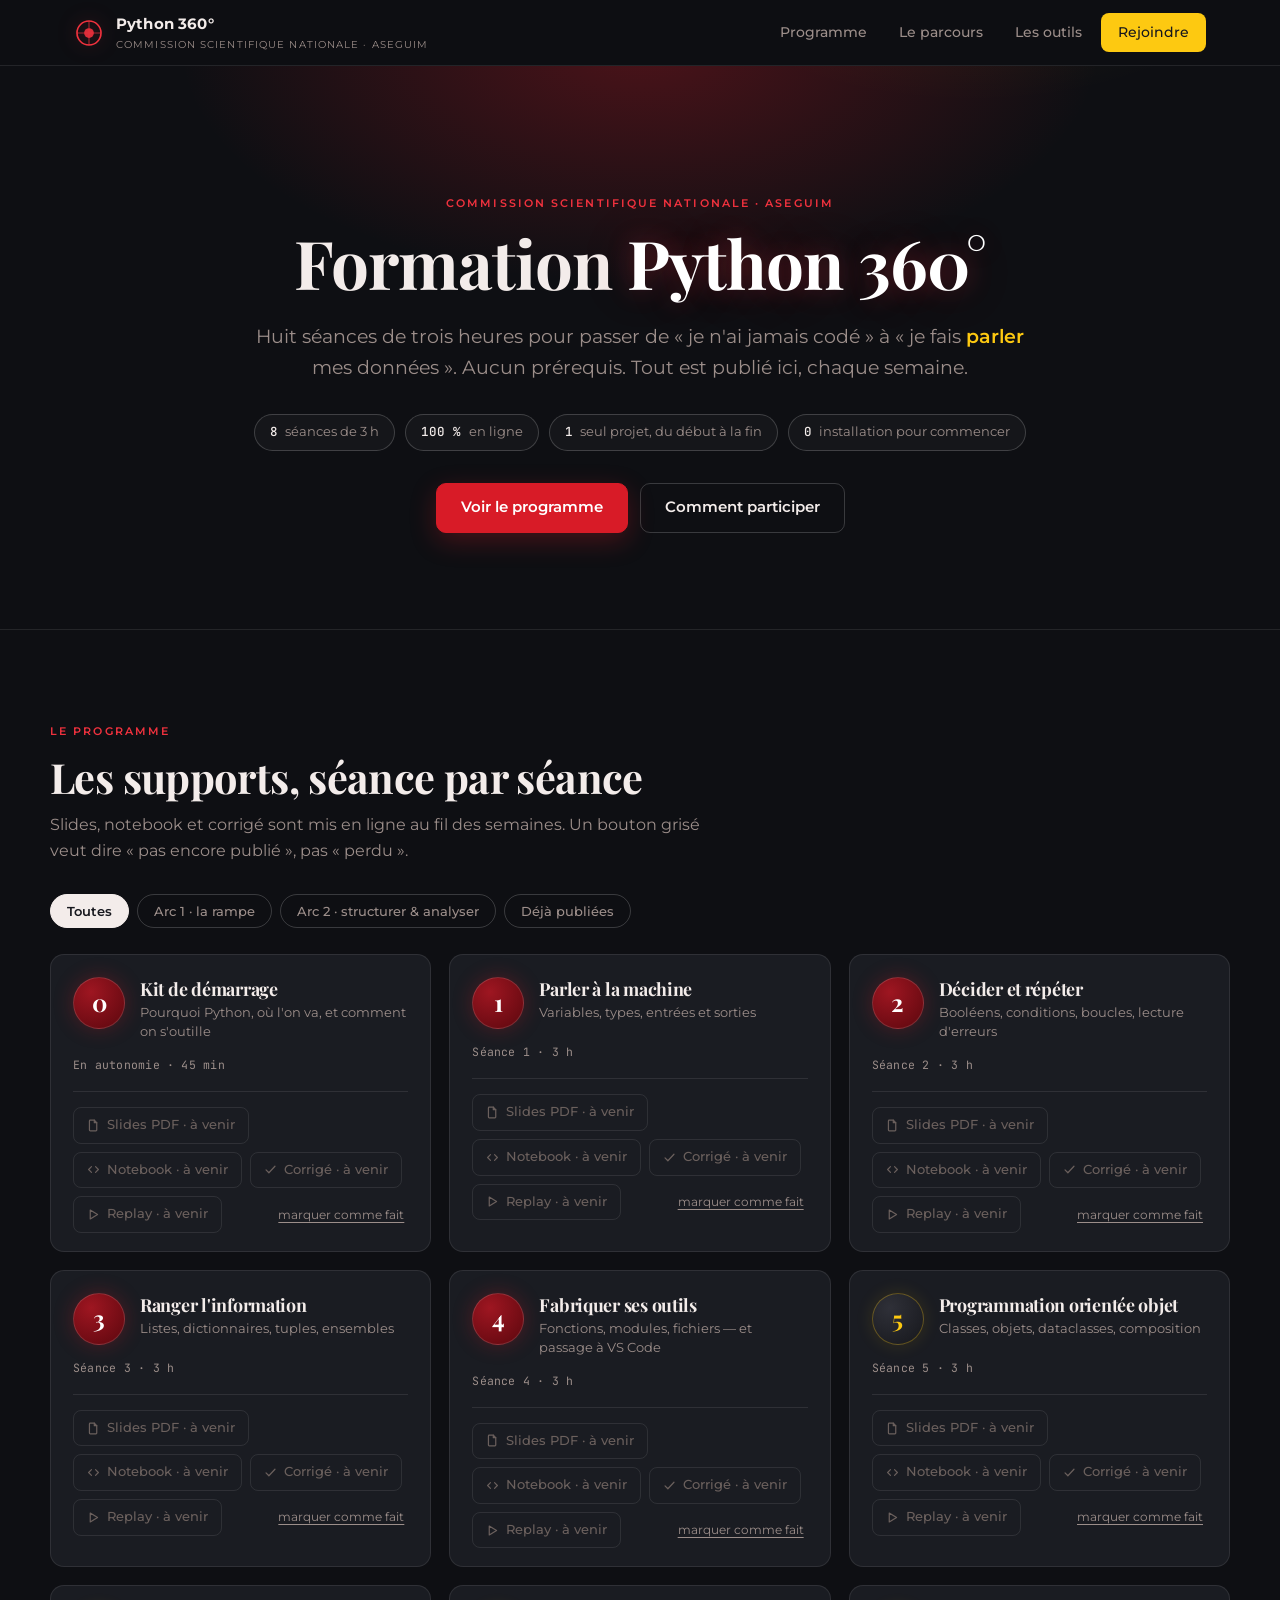
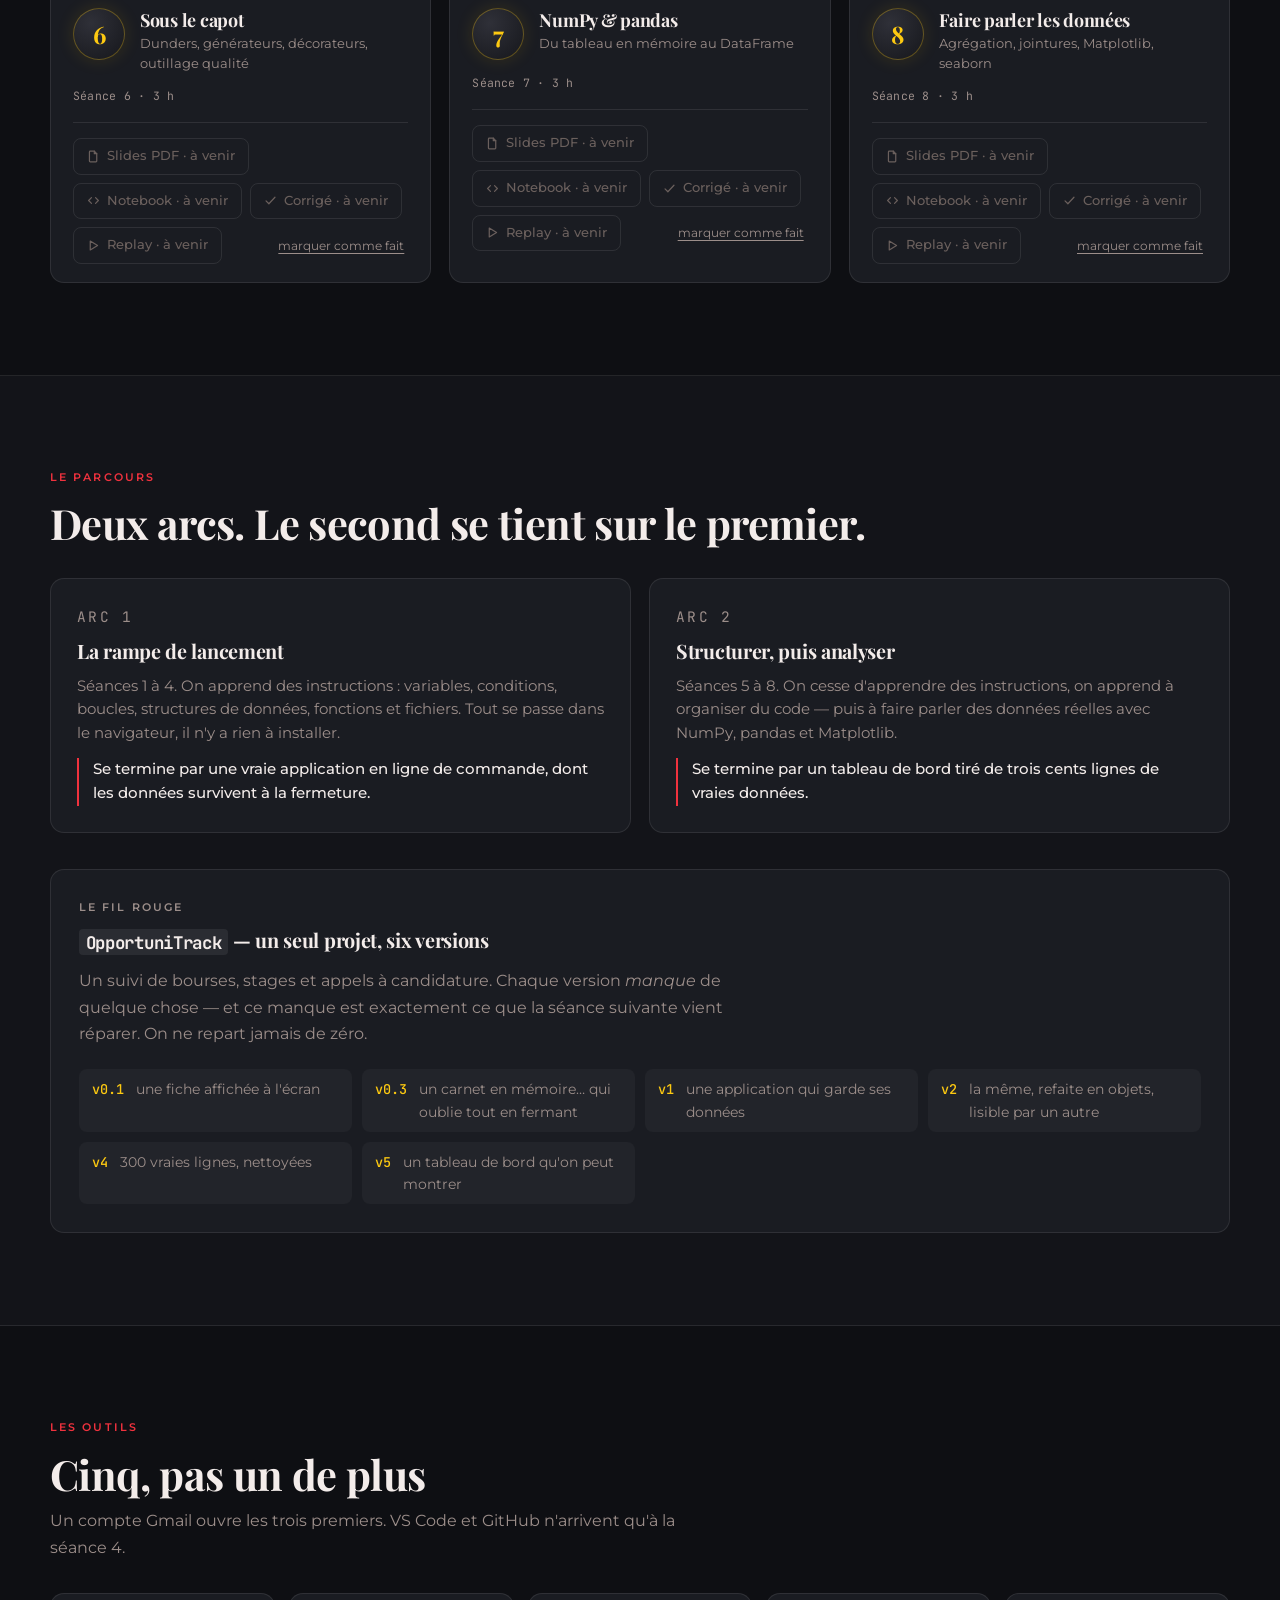
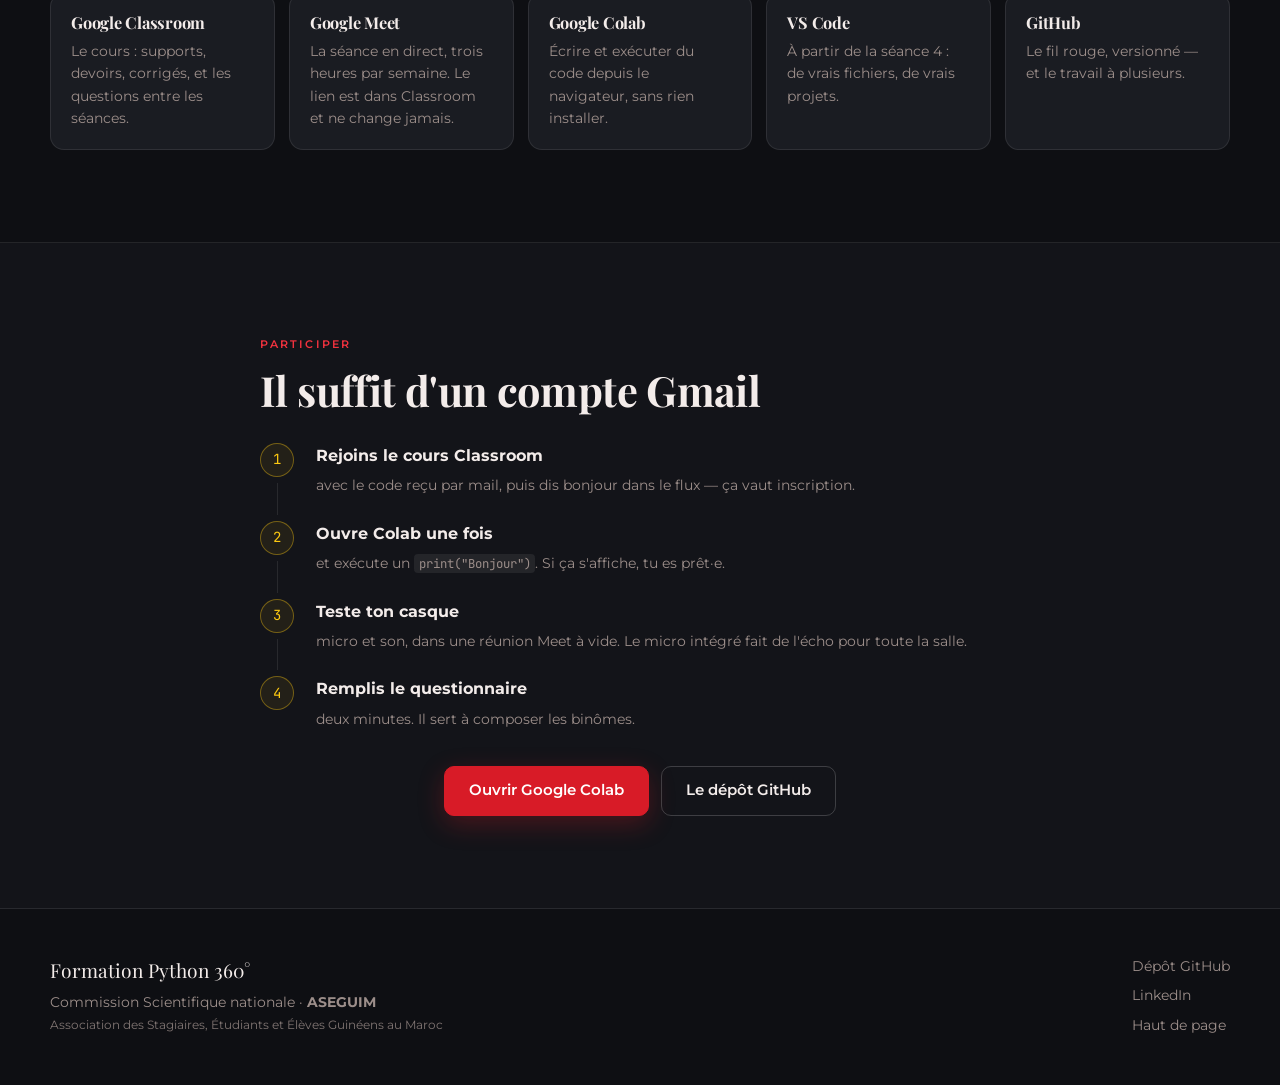
==== portail/index.html @ ed2c4fc3 "Vide le dépôt de son contenu produit et ajoute le portail Le dépôt se remplira séance après séance. " ====
<!doctype html>
<html lang="fr">
<head>
<meta charset="utf-8">
<meta name="viewport" content="width=device-width, initial-scale=1">
<title>Formation Python 360° — ASEGUIM</title>
<meta name="description" content="Huit séances de 3 h pour passer de « je n'ai jamais codé » à « je fais parler mes données ». Slides, notebooks et corrigés publiés chaque semaine.">

<meta property="og:title" content="Formation Python 360° — ASEGUIM">
<meta property="og:description" content="Huit séances de 3 h. Slides, notebooks et corrigés publiés chaque semaine, en accès libre.">
<meta property="og:type" content="website">

<link rel="icon" href="data:image/svg+xml,<svg xmlns='http://www.w3.org/2000/svg' viewBox='0 0 32 32'><text y='26' font-size='26'>🐍</text></svg>">

<link rel="preconnect" href="https://fonts.googleapis.com">
<link rel="preconnect" href="https://fonts.gstatic.com" crossorigin>
<link href="https://fonts.googleapis.com/css2?family=Playfair+Display:wght@700;900&family=Montserrat:wght@400;500;600;700&family=JetBrains+Mono:wght@400;500&display=swap" rel="stylesheet">

<link rel="stylesheet" href="css/style.css">
</head>
<body>

<a class="saut" href="#programme">Aller au programme</a>

<!-- ─────────────────────────────────────────────── barre de navigation -->
<header class="barre" id="haut">
  <div class="barre__in">
    <a class="marque" href="#haut">
      <span class="marque__sigle" aria-hidden="true">
        <svg viewBox="0 0 40 40" width="30" height="30" fill="none" stroke="currentColor" stroke-width="2.2">
          <circle cx="20" cy="20" r="16"/>
          <path d="M20 4v32M4 20h32" opacity=".45"/>
          <circle cx="20" cy="20" r="6.5" fill="currentColor" stroke="none" opacity=".9"/>
        </svg>
      </span>
      <span class="marque__mots">
        <b>Python&nbsp;360°</b>
        <small>Commission Scientifique nationale · ASEGUIM</small>
      </span>
    </a>

    <button class="burger" aria-label="Ouvrir le menu" aria-expanded="false" aria-controls="nav">
      <span></span><span></span><span></span>
    </button>

    <nav class="nav" id="nav">
      <a href="#programme">Programme</a>
      <a href="#parcours">Le parcours</a>
      <a href="#outils">Les outils</a>
      <a href="#rejoindre" class="nav__cta">Rejoindre</a>
    </nav>
  </div>
</header>

<!-- ─────────────────────────────────────────────────────────────── hero -->
<section class="hero">
  <div class="hero__in">
    <p class="surtitre">Commission Scientifique nationale · ASEGUIM</p>
    <h1>Formation <span class="lueur">Python&nbsp;360°</span></h1>
    <p class="hero__lede">
      Huit séances de trois heures pour passer de « je n'ai jamais codé »
      à « je fais <em>parler</em> mes données ».
      Aucun prérequis. Tout est publié ici, chaque semaine.
    </p>

    <div class="jetons">
      <span class="jeton"><b>8</b> séances de 3 h</span>
      <span class="jeton"><b>100 %</b> en ligne</span>
      <span class="jeton"><b>1</b> seul projet, du début à la fin</span>
      <span class="jeton"><b>0</b> installation pour commencer</span>
    </div>

    <div class="hero__actions">
      <a class="bouton bouton--plein" href="#programme">Voir le programme</a>
      <a class="bouton" href="#rejoindre">Comment participer</a>
    </div>
  </div>
</section>

<!-- ────────────────────────────────────────────────────────── programme -->
<main>
<section class="bloc" id="programme">
  <div class="bloc__in">
    <header class="bloc__tete">
      <div>
        <p class="surtitre">Le programme</p>
        <h2>Les supports, séance par séance</h2>
        <p class="bloc__lede">
          Slides, notebook et corrigé sont mis en ligne au fil des semaines.
          Un bouton grisé veut dire « pas encore publié », pas « perdu ».
        </p>
      </div>
      <div class="avancement" hidden>
        <div class="avancement__barre"><i style="width:0%"></i></div>
        <p class="avancement__txt">—</p>
      </div>
    </header>

    <div class="filtres" role="group" aria-label="Filtrer les séances">
      <button class="filtre est-actif" data-filtre="tous">Toutes</button>
      <button class="filtre" data-filtre="arc1">Arc 1 · la rampe</button>
      <button class="filtre" data-filtre="arc2">Arc 2 · structurer &amp; analyser</button>
      <button class="filtre" data-filtre="publiees">Déjà publiées</button>
    </div>

    <div class="grille" id="grille">
      <!-- les cartes sont rendues par js/app.js -->
    </div>

    <p class="vide" id="vide" hidden>Aucune séance ne correspond à ce filtre pour l'instant.</p>
  </div>
</section>

<!-- ─────────────────────────────────────────────────────────── parcours -->
<section class="bloc bloc--alt" id="parcours">
  <div class="bloc__in">
    <p class="surtitre">Le parcours</p>
    <h2>Deux arcs. Le second se tient sur le premier.</h2>

    <div class="duo">
      <article class="arc">
        <p class="arc__num">Arc 1</p>
        <h3>La rampe de lancement</h3>
        <p>Séances 1 à 4. On apprend des instructions : variables, conditions,
           boucles, structures de données, fonctions et fichiers. Tout se passe
           dans le navigateur, il n'y a rien à installer.</p>
        <p class="arc__fin">Se termine par une vraie application en ligne de
           commande, dont les données survivent à la fermeture.</p>
      </article>

      <article class="arc">
        <p class="arc__num">Arc 2</p>
        <h3>Structurer, puis analyser</h3>
        <p>Séances 5 à 8. On cesse d'apprendre des instructions, on apprend à
           organiser du code — puis à faire parler des données réelles avec
           NumPy, pandas et Matplotlib.</p>
        <p class="arc__fin">Se termine par un tableau de bord tiré de trois
           cents lignes de vraies données.</p>
      </article>
    </div>

    <div class="fil">
      <p class="surtitre">Le fil rouge</p>
      <h3><code>OpportuniTrack</code> — un seul projet, six versions</h3>
      <p>Un suivi de bourses, stages et appels à candidature. Chaque version
         <em>manque</em> de quelque chose — et ce manque est exactement ce que
         la séance suivante vient réparer. On ne repart jamais de zéro.</p>
      <ol class="fil__liste">
        <li><b>v0.1</b> <span>une fiche affichée à l'écran</span></li>
        <li><b>v0.3</b> <span>un carnet en mémoire… qui oublie tout en fermant</span></li>
        <li><b>v1</b> <span>une application qui garde ses données</span></li>
        <li><b>v2</b> <span>la même, refaite en objets, lisible par un autre</span></li>
        <li><b>v4</b> <span>300 vraies lignes, nettoyées</span></li>
        <li><b>v5</b> <span>un tableau de bord qu'on peut montrer</span></li>
      </ol>
    </div>
  </div>
</section>

<!-- ────────────────────────────────────────────────────────────── outils -->
<section class="bloc" id="outils">
  <div class="bloc__in">
    <p class="surtitre">Les outils</p>
    <h2>Cinq, pas un de plus</h2>
    <p class="bloc__lede">Un compte Gmail ouvre les trois premiers.
       VS&nbsp;Code et GitHub n'arrivent qu'à la séance&nbsp;4.</p>

    <div class="outils">
      <article class="outil"><h3>Google Classroom</h3><p>Le cours : supports, devoirs, corrigés, et les questions entre les séances.</p></article>
      <article class="outil"><h3>Google Meet</h3><p>La séance en direct, trois heures par semaine. Le lien est dans Classroom et ne change jamais.</p></article>
      <article class="outil"><h3>Google Colab</h3><p>Écrire et exécuter du code depuis le navigateur, sans rien installer.</p></article>
      <article class="outil"><h3>VS Code</h3><p>À partir de la séance 4 : de vrais fichiers, de vrais projets.</p></article>
      <article class="outil"><h3>GitHub</h3><p>Le fil rouge, versionné — et le travail à plusieurs.</p></article>
    </div>
  </div>
</section>

<!-- ──────────────────────────────────────────────────────────── rejoindre -->
<section class="bloc bloc--alt" id="rejoindre">
  <div class="bloc__in bloc__in--etroit">
    <p class="surtitre">Participer</p>
    <h2>Il suffit d'un compte Gmail</h2>
    <ol class="etapes">
      <li><b>Rejoins le cours Classroom</b><span>avec le code reçu par mail, puis dis bonjour dans le flux — ça vaut inscription.</span></li>
      <li><b>Ouvre Colab une fois</b><span>et exécute un <code>print("Bonjour")</code>. Si ça s'affiche, tu es prêt·e.</span></li>
      <li><b>Teste ton casque</b><span>micro et son, dans une réunion Meet à vide. Le micro intégré fait de l'écho pour toute la salle.</span></li>
      <li><b>Remplis le questionnaire</b><span>deux minutes. Il sert à composer les binômes.</span></li>
    </ol>
    <div class="hero__actions">
      <a class="bouton bouton--plein" href="https://colab.research.google.com" target="_blank" rel="noopener">Ouvrir Google Colab</a>
      <a class="bouton" href="https://github.com/8sylla/python-360" target="_blank" rel="noopener">Le dépôt GitHub</a>
    </div>
  </div>
</section>
</main>

<!-- ────────────────────────────────────────────────────────────── pied -->
<footer class="pied">
  <div class="pied__in">
    <div>
      <p class="pied__marque">Formation Python 360°</p>
      <p>Commission Scientifique nationale · <b>ASEGUIM</b><br>
         <small>Association des Stagiaires, Étudiants et Élèves Guinéens au Maroc</small></p>
    </div>
    <div class="pied__liens">
      <a href="https://github.com/8sylla/python-360" target="_blank" rel="noopener">Dépôt GitHub</a>
      <a href="https://www.linkedin.com/in/8sylla" target="_blank" rel="noopener">LinkedIn</a>
      <a href="#haut">Haut de page</a>
    </div>
  </div>
</footer>

<script src="js/seances.js"></script>
<script src="js/app.js"></script>
</body>
</html>
---- portail/css/style.css ----
/* ═══════════════════════════════════════════════════════════════════════
   Formation Python 360° — portail
   Commission Scientifique nationale · ASEGUIM

   La palette est celle des slides (python360.cls / theme.css), posée sur
   le fond sombre de la diapo « présentateur ». Pour changer l'accent,
   il suffit de toucher aux variables de :root — rien d'autre.
   ═══════════════════════════════════════════════════════════════════════ */

:root {
  /* fonds */
  --fond:        #0E0F13;
  --fond-alt:    #131419;
  --carte:       #1A1C22;
  --carte-haut:  #21232B;

  /* traits et textes */
  --trait:       rgba(255, 255, 255, .09);
  --trait-fort:  rgba(255, 255, 255, .18);
  --encre:       #F3ECEA;
  --cendre:      #9C8E8A;

  /* accents — ceux du sigle ASEGUIM */
  --rouge:       #F0323E;
  --rouge-sourd: #D81B27;
  --or:          #FDC911;
  --vert:        #7CB862;

  /* halos */
  --halo-rouge:  rgba(240, 50, 62, .30);
  --halo-or:     rgba(253, 201, 17, .18);

  /* typographie */
  --titre: "Playfair Display", Georgia, serif;
  --corps: "Montserrat", system-ui, -apple-system, sans-serif;
  --mono:  "JetBrains Mono", ui-monospace, "SFMono-Regular", monospace;

  --large: 1180px;
  --rayon: 14px;
}

*, *::before, *::after { box-sizing: border-box; }

html { scroll-behavior: smooth; scroll-padding-top: 88px; }

body {
  margin: 0;
  background: var(--fond);
  color: var(--encre);
  font-family: var(--corps);
  font-size: 16px;
  line-height: 1.65;
  -webkit-font-smoothing: antialiased;
  overflow-x: hidden;
}

img { max-width: 100%; display: block; }
a   { color: var(--rouge); }

code {
  font-family: var(--mono);
  font-size: .88em;
  background: rgba(255, 255, 255, .07);
  border-radius: 4px;
  padding: .1em .38em;
}

:focus-visible {
  outline: 2px solid var(--or);
  outline-offset: 3px;
  border-radius: 6px;
}

.saut {
  position: absolute; left: -9999px;
  background: var(--or); color: #111; padding: 12px 18px;
  border-radius: 0 0 8px 0; font-weight: 600; z-index: 200;
}
.saut:focus { left: 0; top: 0; }

/* ── titres ─────────────────────────────────────────────────────────── */
h1, h2, h3 {
  font-family: var(--titre);
  font-weight: 700;
  line-height: 1.1;
  letter-spacing: -.015em;
  margin: 0;
  text-wrap: balance;
}
h1 { font-size: clamp(2.4rem, 6.2vw, 4.2rem); }
h2 { font-size: clamp(1.75rem, 3.6vw, 2.6rem); margin-bottom: 12px; }
h3 { font-size: 1.24rem; }

.surtitre {
  font-family: var(--corps);
  font-size: 11px;
  font-weight: 600;
  letter-spacing: .19em;
  text-transform: uppercase;
  color: var(--rouge);
  margin: 0 0 14px;
}

.lueur {
  color: #fff;
  text-shadow: 0 0 26px var(--halo-rouge), 0 0 60px rgba(240, 50, 62, .18);
}

/* ── barre de navigation ────────────────────────────────────────────── */
.barre {
  position: sticky; top: 0; z-index: 100;
  background: rgba(14, 15, 19, .82);
  backdrop-filter: blur(14px);
  border-bottom: 1px solid var(--trait);
}
.barre__in {
  max-width: var(--large); margin: 0 auto; padding: 12px 24px;
  display: flex; align-items: center; gap: 20px;
}

.marque { display: flex; align-items: center; gap: 12px; text-decoration: none; color: inherit; }
.marque__sigle { color: var(--rouge); display: grid; place-items: center; filter: drop-shadow(0 0 10px var(--halo-rouge)); }
.marque__mots b { display: block; font-size: 15px; letter-spacing: .01em; }
.marque__mots small { display: block; font-size: 10px; letter-spacing: .11em; text-transform: uppercase; color: var(--cendre); }

.nav { margin-left: auto; display: flex; align-items: center; gap: 6px; }
.nav a {
  color: var(--cendre); text-decoration: none; font-size: 14px; font-weight: 500;
  padding: 8px 13px; border-radius: 8px; transition: color .16s, background .16s;
}
.nav a:hover { color: var(--encre); background: rgba(255, 255, 255, .05); }
.nav__cta {
  color: #16171d !important; background: var(--or);
  font-weight: 600; padding: 8px 17px !important;
}
.nav__cta:hover { background: #ffd63d; }

.burger { display: none; margin-left: auto; background: none; border: 0; padding: 10px; cursor: pointer; }
.burger span { display: block; width: 22px; height: 2px; background: var(--encre); border-radius: 2px; }
.burger span + span { margin-top: 5px; }

/* ── hero ───────────────────────────────────────────────────────────── */
.hero {
  position: relative;
  padding: clamp(64px, 11vw, 128px) 24px clamp(56px, 8vw, 96px);
  text-align: center;
  overflow: hidden;
  border-bottom: 1px solid var(--trait);
}
.hero::before {
  content: ""; position: absolute; inset: -50% 0 auto;
  height: 620px;
  background:
    radial-gradient(58% 62% at 50% 42%, rgba(216, 27, 39, .30) 0%, transparent 62%),
    radial-gradient(38% 44% at 76% 22%, rgba(253, 201, 17, .10) 0%, transparent 66%);
  pointer-events: none;
}
.hero__in { position: relative; max-width: 880px; margin: 0 auto; }
.hero__lede {
  font-size: clamp(1rem, 1.7vw, 1.17rem);
  color: var(--cendre); max-width: 62ch; margin: 22px auto 0;
}
.hero__lede em { color: var(--or); font-style: normal; font-weight: 600; }

.jetons { display: flex; flex-wrap: wrap; justify-content: center; gap: 10px; margin: 30px 0 0; }
.jeton {
  font-size: 12.5px; color: var(--cendre);
  border: 1px solid var(--trait-fort); border-radius: 999px;
  padding: 7px 15px; background: rgba(255, 255, 255, .03);
}
.jeton b { color: var(--encre); font-family: var(--mono); font-weight: 500; margin-right: .35em; }

.hero__actions { display: flex; flex-wrap: wrap; justify-content: center; gap: 12px; margin-top: 32px; }

.bouton {
  display: inline-block; text-decoration: none;
  font-size: 14.5px; font-weight: 600;
  padding: 12px 24px; border-radius: 10px;
  border: 1px solid var(--trait-fort); color: var(--encre);
  transition: border-color .16s, background .16s, transform .16s;
}
.bouton:hover { border-color: var(--rouge); background: rgba(240, 50, 62, .09); transform: translateY(-1px); }
.bouton--plein {
  background: var(--rouge-sourd); border-color: var(--rouge-sourd); color: #fff;
  box-shadow: 0 8px 26px rgba(216, 27, 39, .28);
}
.bouton--plein:hover { background: var(--rouge); border-color: var(--rouge); }

/* ── blocs ──────────────────────────────────────────────────────────── */
.bloc { padding: clamp(56px, 8vw, 92px) 24px; border-bottom: 1px solid var(--trait); }
.bloc--alt { background: var(--fond-alt); }
.bloc__in { max-width: var(--large); margin: 0 auto; }
.bloc__in--etroit { max-width: 760px; }
.bloc__lede { color: var(--cendre); max-width: 60ch; margin: 12px 0 0; }

.bloc__tete { display: flex; flex-wrap: wrap; gap: 28px; align-items: flex-end; justify-content: space-between; }

/* ── avancement ─────────────────────────────────────────────────────── */
.avancement { min-width: 210px; }
.avancement__barre { height: 6px; border-radius: 999px; background: rgba(255, 255, 255, .09); overflow: hidden; }
.avancement__barre i { display: block; height: 100%; border-radius: 999px; background: linear-gradient(90deg, var(--rouge-sourd), var(--or)); transition: width .4s ease; }
.avancement__txt { margin: 9px 0 0; font-size: 12px; color: var(--cendre); font-family: var(--mono); }

/* ── filtres ────────────────────────────────────────────────────────── */
.filtres { display: flex; flex-wrap: wrap; gap: 8px; margin: 30px 0 26px; }
.filtre {
  font-family: var(--corps); font-size: 13px; font-weight: 500;
  color: var(--cendre); background: transparent;
  border: 1px solid var(--trait-fort); border-radius: 999px;
  padding: 8px 16px; cursor: pointer;
  transition: color .16s, border-color .16s, background .16s;
}
.filtre:hover { color: var(--encre); border-color: var(--trait-fort); background: rgba(255, 255, 255, .04); }
.filtre.est-actif { color: #16171d; background: var(--encre); border-color: var(--encre); font-weight: 600; }

/* ── grille de cartes ───────────────────────────────────────────────── */
.grille { display: grid; grid-template-columns: repeat(auto-fill, minmax(300px, 1fr)); gap: 18px; }

.carte {
  position: relative;
  display: flex; flex-direction: column;
  background: var(--carte);
  border: 1px solid var(--trait);
  border-radius: var(--rayon);
  padding: 22px 22px 18px;
  transition: transform .18s, border-color .18s, background .18s;
}
.carte:hover { transform: translateY(-3px); border-color: var(--trait-fort); background: var(--carte-haut); }
.carte.est-faite { border-color: rgba(124, 184, 98, .38); }
.carte.est-faite::after {
  content: "✓ fait"; position: absolute; top: 14px; right: 16px;
  font-size: 10.5px; letter-spacing: .1em; text-transform: uppercase;
  color: var(--vert); font-weight: 600;
}

.carte__tete { display: flex; align-items: flex-start; gap: 15px; }

.pastille {
  flex: none; width: 52px; height: 52px; border-radius: 50%;
  display: grid; place-items: center;
  font-family: var(--titre); font-weight: 700; font-size: 24px; color: #fff;
  background: radial-gradient(circle at 34% 28%, #9E1621, #5C070E);
  border: 1px solid rgba(255, 255, 255, .14);
  box-shadow: 0 0 20px rgba(216, 27, 39, .28);
}
.carte[data-arc="2"] .pastille {
  background: radial-gradient(circle at 34% 28%, #2F3038, #16171C);
  border-color: rgba(253, 201, 17, .30);
  box-shadow: 0 0 18px rgba(253, 201, 17, .12);
  color: var(--or);
}

.carte__titre { font-size: 1.12rem; margin: 2px 0 4px; }
.carte__sous  { font-size: 13px; color: var(--cendre); margin: 0; line-height: 1.5; }
.carte__date  { font-family: var(--mono); font-size: 11.5px; color: var(--cendre); margin: 14px 0 0; letter-spacing: .02em; }

.carte__liens { display: flex; flex-wrap: wrap; gap: 8px; margin: 16px 0 0; padding-top: 15px; border-top: 1px solid var(--trait); }

.lien {
  display: inline-flex; align-items: center; gap: 7px;
  font-size: 12.5px; font-weight: 500; text-decoration: none;
  padding: 7px 13px; border-radius: 8px;
  border: 1px solid rgba(240, 50, 62, .40); color: #FFB9BD;
  background: rgba(240, 50, 62, .07);
  transition: background .16s, color .16s, border-color .16s;
}
.lien:hover { background: rgba(240, 50, 62, .17); color: #fff; border-color: var(--rouge); }
.lien svg { width: 13px; height: 13px; flex: none; }

.lien--absent {
  border-color: var(--trait); color: #6B605D;
  background: transparent; cursor: not-allowed;
}
.lien--absent:hover { background: transparent; color: #6B605D; border-color: var(--trait); }

.carte__fait {
  margin-left: auto; align-self: center;
  background: none; border: 0; cursor: pointer;
  font-family: var(--corps); font-size: 11.5px; color: var(--cendre);
  padding: 6px 4px; text-decoration: underline; text-underline-offset: 3px;
}
.carte__fait:hover { color: var(--vert); }

.vide { color: var(--cendre); text-align: center; padding: 42px 0; }

/* ── parcours ───────────────────────────────────────────────────────── */
.duo { display: grid; grid-template-columns: repeat(auto-fit, minmax(300px, 1fr)); gap: 18px; margin: 32px 0 0; }
.arc { background: var(--carte); border: 1px solid var(--trait); border-radius: var(--rayon); padding: 26px; }
.arc__num { font-family: var(--mono); font-size: 11px; letter-spacing: .16em; text-transform: uppercase; color: var(--or); margin: 0 0 10px; }
.arc h3 { margin-bottom: 12px; }
.arc p  { color: var(--cendre); font-size: 14.5px; margin: 0 0 12px; }
.arc__fin { color: var(--encre) !important; font-weight: 500; border-left: 2px solid var(--rouge); padding-left: 14px; margin-bottom: 0 !important; }

.fil { margin: 36px 0 0; background: var(--carte); border: 1px solid var(--trait); border-radius: var(--rayon); padding: 28px; }
.fil h3 { margin-bottom: 10px; }
.fil > p { color: var(--cendre); max-width: 64ch; }
.fil__liste { list-style: none; padding: 0; margin: 22px 0 0; display: grid; grid-template-columns: repeat(auto-fit, minmax(240px, 1fr)); gap: 10px; }
.fil__liste li { display: flex; align-items: baseline; gap: 12px; font-size: 13.5px; padding: 9px 13px; background: rgba(255, 255, 255, .035); border-radius: 8px; }
.fil__liste b { font-family: var(--mono); color: var(--or); font-weight: 500; flex: none; }
.fil__liste span { color: var(--cendre); }

/* ── outils ─────────────────────────────────────────────────────────── */
.outils { display: grid; grid-template-columns: repeat(auto-fit, minmax(215px, 1fr)); gap: 14px; margin: 32px 0 0; }
.outil { background: var(--carte); border: 1px solid var(--trait); border-radius: var(--rayon); padding: 20px; }
.outil h3 { font-size: 1.02rem; margin-bottom: 8px; }
.outil p  { color: var(--cendre); font-size: 13.5px; margin: 0; }

/* ── étapes ─────────────────────────────────────────────────────────── */
.etapes { list-style: none; counter-reset: e; padding: 0; margin: 30px 0 34px; }
.etapes li { counter-increment: e; position: relative; padding: 0 0 22px 56px; }
.etapes li::before {
  content: counter(e); position: absolute; left: 0; top: 0;
  width: 34px; height: 34px; border-radius: 50%;
  display: grid; place-items: center;
  font-family: var(--mono); font-size: 14px; color: var(--or);
  border: 1px solid rgba(253, 201, 17, .38); background: rgba(253, 201, 17, .07);
}
.etapes li::after {
  content: ""; position: absolute; left: 17px; top: 40px; bottom: 6px; width: 1px;
  background: var(--trait);
}
.etapes li:last-child { padding-bottom: 0; }
.etapes li:last-child::after { display: none; }
.etapes b { display: block; margin-bottom: 3px; }
.etapes span { color: var(--cendre); font-size: 14px; }

/* ── pied ───────────────────────────────────────────────────────────── */
.pied { padding: 46px 24px; }
.pied__in { max-width: var(--large); margin: 0 auto; display: flex; flex-wrap: wrap; gap: 26px; justify-content: space-between; align-items: flex-start; color: var(--cendre); font-size: 13.5px; }
.pied__marque { font-family: var(--titre); font-size: 1.2rem; color: var(--encre); margin: 0 0 6px; }
.pied p { margin: 0 0 4px; }
.pied small { font-size: 11.5px; opacity: .8; }
.pied__liens { display: flex; flex-direction: column; gap: 7px; }
.pied__liens a { color: var(--cendre); text-decoration: none; }
.pied__liens a:hover { color: var(--rouge); }

/* ── mobile ─────────────────────────────────────────────────────────── */
@media (max-width: 780px) {
  .burger { display: block; }
  .nav {
    position: absolute; top: 100%; left: 0; right: 0;
    flex-direction: column; align-items: stretch; gap: 2px;
    background: #14151A; border-bottom: 1px solid var(--trait);
    padding: 10px 16px 16px;
    display: none;
  }
  .nav.est-ouvert { display: flex; }
  .nav a { padding: 12px 14px; }
  .nav__cta { text-align: center; margin-top: 6px; }
  .bloc__tete { flex-direction: column; align-items: stretch; }
  .avancement { min-width: 0; }
}

@media (prefers-reduced-motion: reduce) {
  html { scroll-behavior: auto; }
  *, *::before, *::after { transition: none !important; animation: none !important; }
}
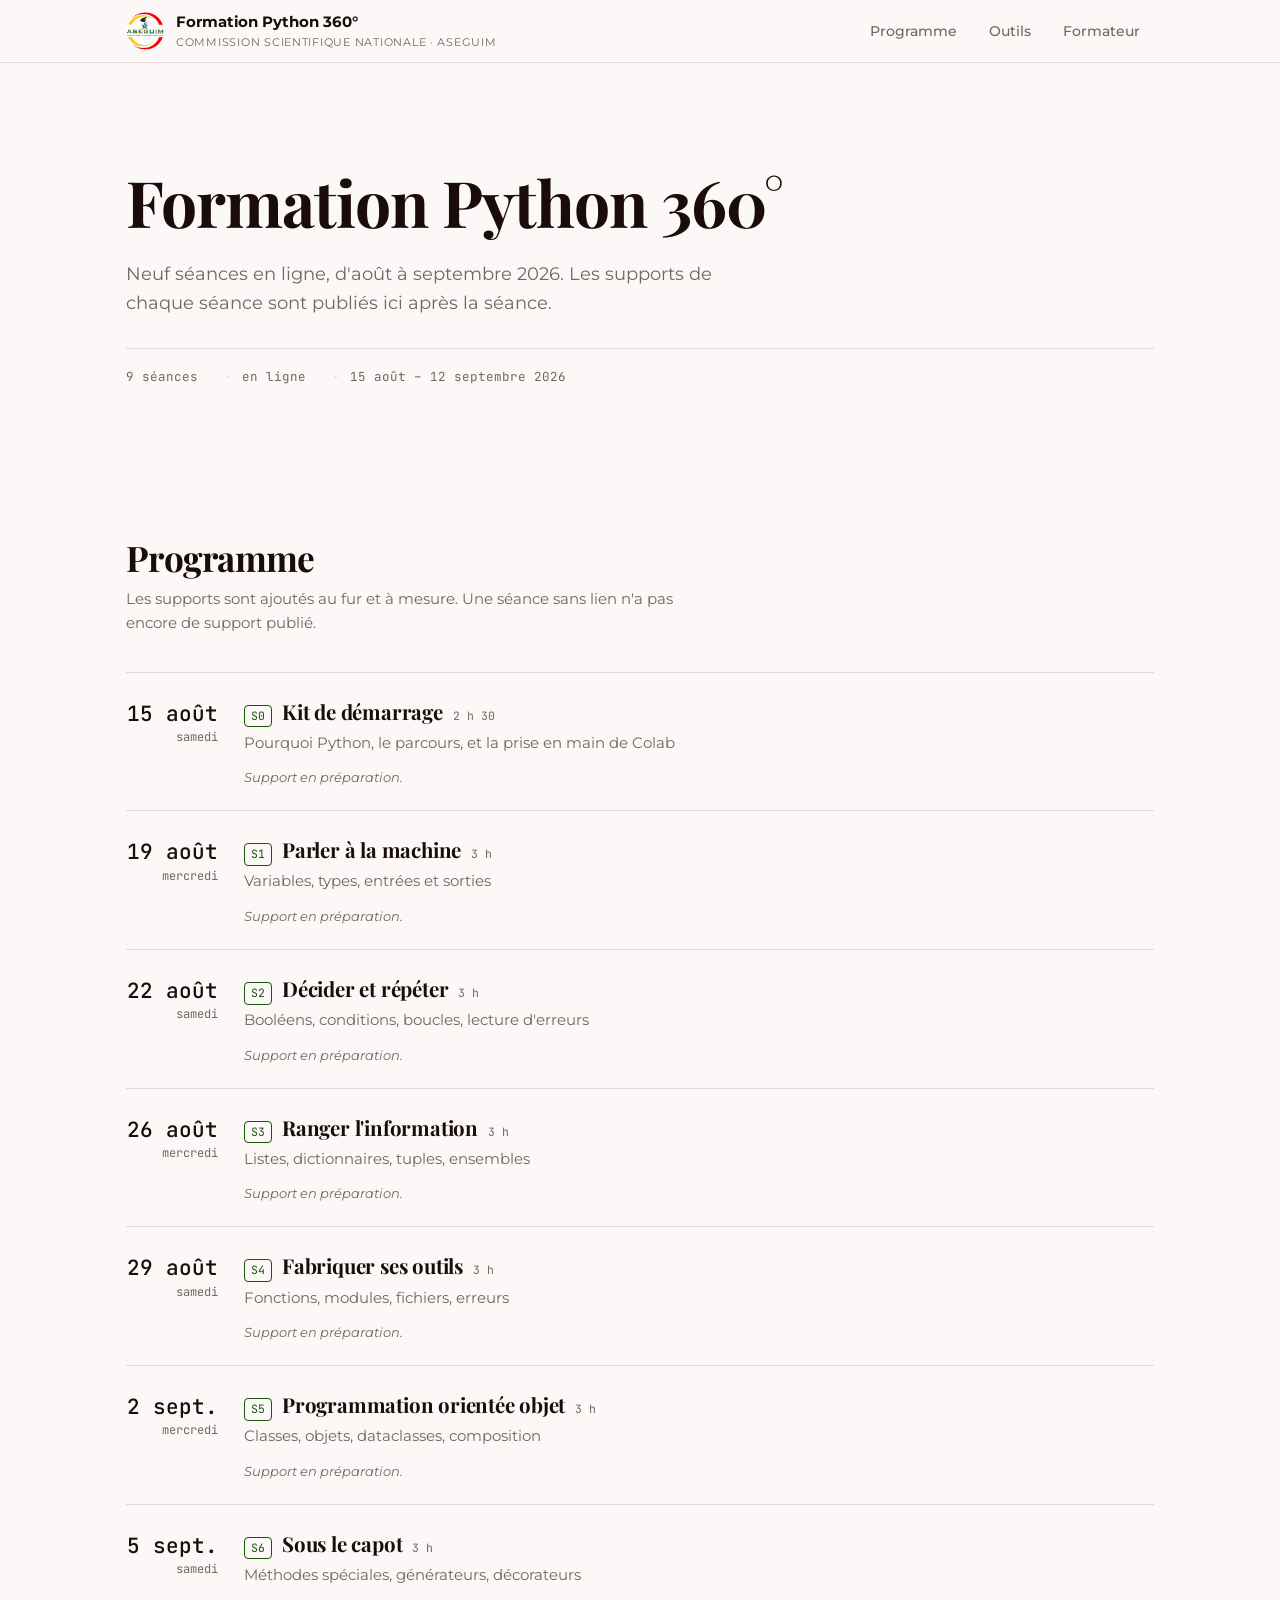
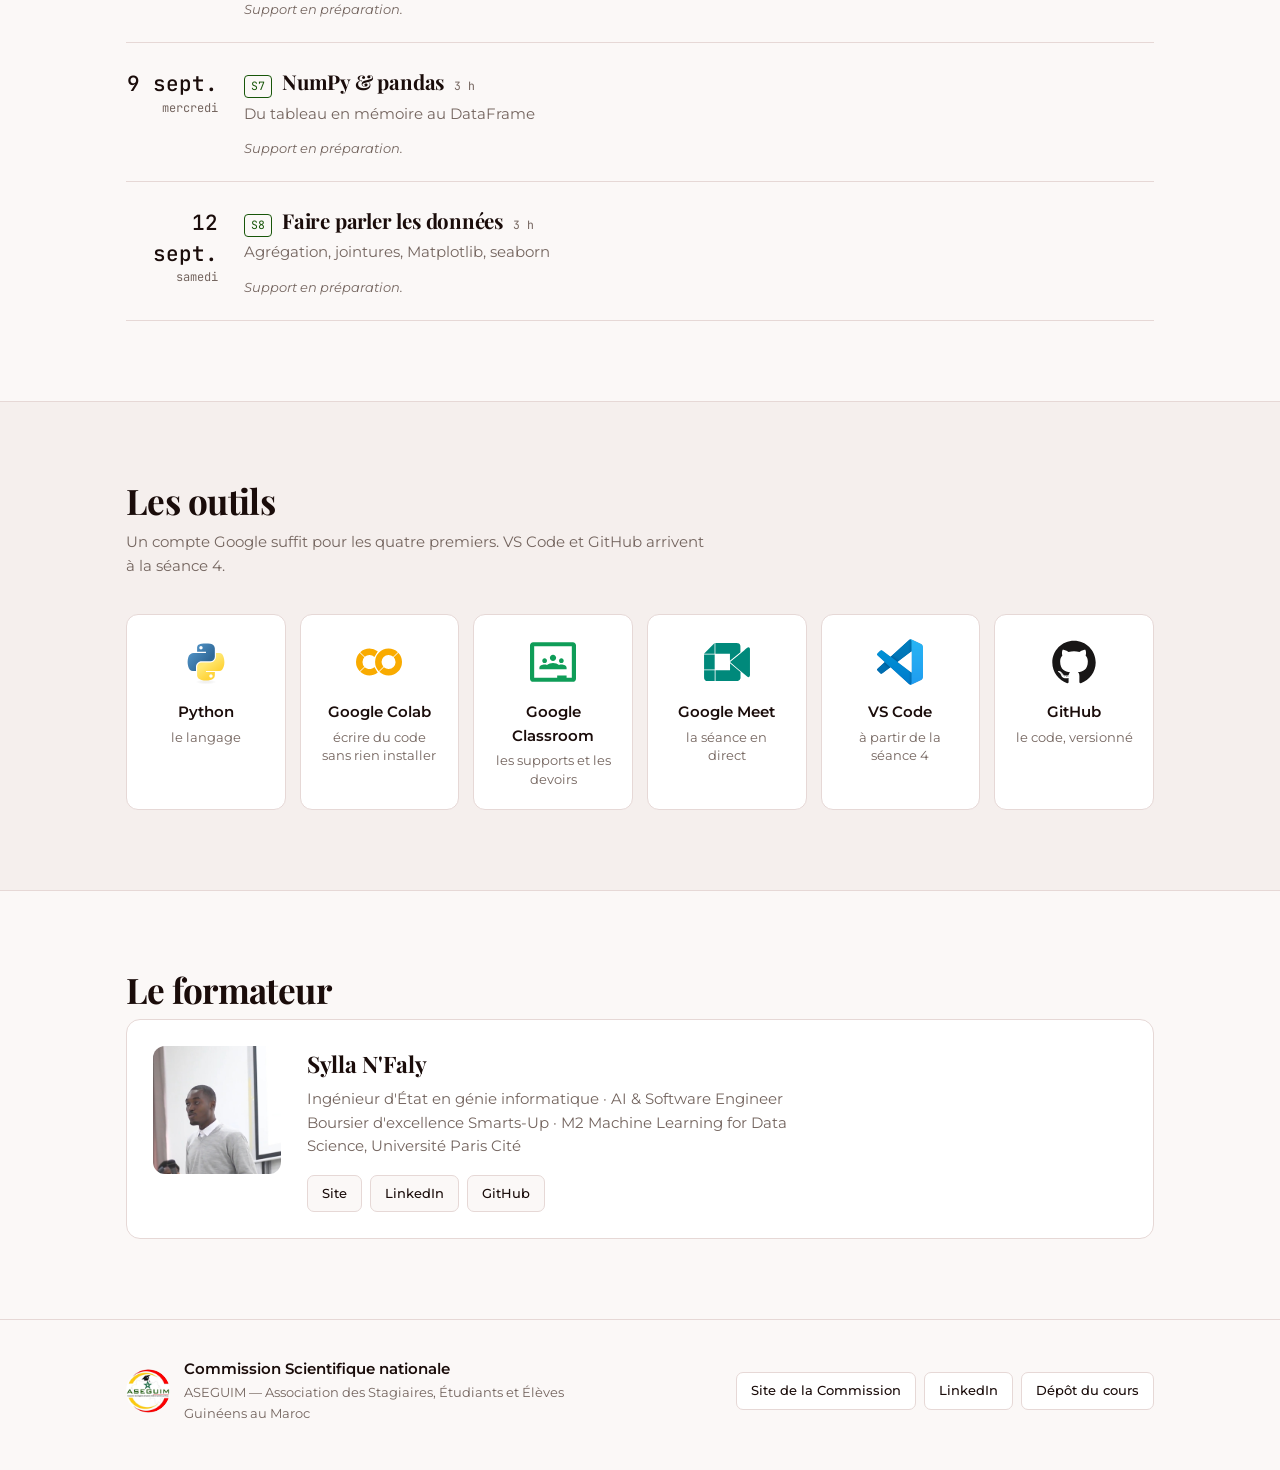
==== commit 099baeb6: "Refonte du portail : fond clair, vrais logos, dates réelles Le site reprend maintenant la palette et" ====
--- a/portail/index.html
+++ b/portail/index.html
@@ -4,17 +4,17 @@
 <meta charset="utf-8">
 <meta name="viewport" content="width=device-width, initial-scale=1">
 <title>Formation Python 360° — ASEGUIM</title>
-<meta name="description" content="Huit séances de 3 h pour passer de « je n'ai jamais codé » à « je fais parler mes données ». Slides, notebooks et corrigés publiés chaque semaine.">
+<meta name="description" content="Neuf séances en ligne, d'août à septembre 2026. Les supports de chaque séance sont publiés ici.">
 
 <meta property="og:title" content="Formation Python 360° — ASEGUIM">
-<meta property="og:description" content="Huit séances de 3 h. Slides, notebooks et corrigés publiés chaque semaine, en accès libre.">
+<meta property="og:description" content="Neuf séances en ligne, d'août à septembre 2026. Les supports de chaque séance sont publiés ici.">
 <meta property="og:type" content="website">
 
-<link rel="icon" href="data:image/svg+xml,<svg xmlns='http://www.w3.org/2000/svg' viewBox='0 0 32 32'><text y='26' font-size='26'>🐍</text></svg>">
+<link rel="icon" href="assets/logo-aseguim.jpg">
 
 <link rel="preconnect" href="https://fonts.googleapis.com">
 <link rel="preconnect" href="https://fonts.gstatic.com" crossorigin>
-<link href="https://fonts.googleapis.com/css2?family=Playfair+Display:wght@700;900&family=Montserrat:wght@400;500;600;700&family=JetBrains+Mono:wght@400;500&display=swap" rel="stylesheet">
+<link href="https://fonts.googleapis.com/css2?family=Playfair+Display:wght@700;900&family=Montserrat:wght@400;500;600&family=JetBrains+Mono:wght@400;500&display=swap" rel="stylesheet">
 
 <link rel="stylesheet" href="css/style.css">
 </head>
@@ -22,191 +22,105 @@
 
 <a class="saut" href="#programme">Aller au programme</a>
 
-<!-- ─────────────────────────────────────────────── barre de navigation -->
-<header class="barre" id="haut">
+<header class="barre">
   <div class="barre__in">
     <a class="marque" href="#haut">
-      <span class="marque__sigle" aria-hidden="true">
-        <svg viewBox="0 0 40 40" width="30" height="30" fill="none" stroke="currentColor" stroke-width="2.2">
-          <circle cx="20" cy="20" r="16"/>
-          <path d="M20 4v32M4 20h32" opacity=".45"/>
-          <circle cx="20" cy="20" r="6.5" fill="currentColor" stroke="none" opacity=".9"/>
-        </svg>
-      </span>
-      <span class="marque__mots">
-        <b>Python&nbsp;360°</b>
+      <img src="assets/logo-aseguim.jpg" alt="" width="38" height="38">
+      <span>
+        <b>Formation Python 360°</b>
         <small>Commission Scientifique nationale · ASEGUIM</small>
       </span>
     </a>
 
-    <button class="burger" aria-label="Ouvrir le menu" aria-expanded="false" aria-controls="nav">
+    <button class="burger" aria-label="Menu" aria-expanded="false" aria-controls="nav">
       <span></span><span></span><span></span>
     </button>
 
     <nav class="nav" id="nav">
       <a href="#programme">Programme</a>
-      <a href="#parcours">Le parcours</a>
-      <a href="#outils">Les outils</a>
-      <a href="#rejoindre" class="nav__cta">Rejoindre</a>
+      <a href="#outils">Outils</a>
+      <a href="#formateur">Formateur</a>
     </nav>
   </div>
 </header>
 
-<!-- ─────────────────────────────────────────────────────────────── hero -->
-<section class="hero">
-  <div class="hero__in">
-    <p class="surtitre">Commission Scientifique nationale · ASEGUIM</p>
-    <h1>Formation <span class="lueur">Python&nbsp;360°</span></h1>
-    <p class="hero__lede">
-      Huit séances de trois heures pour passer de « je n'ai jamais codé »
-      à « je fais <em>parler</em> mes données ».
-      Aucun prérequis. Tout est publié ici, chaque semaine.
+<section class="hero" id="haut">
+  <div class="dedans">
+    <h1>Formation Python&nbsp;360°</h1>
+    <p class="hero__txt">
+      Neuf séances en ligne, d'août à septembre 2026.
+      Les supports de chaque séance sont publiés ici après la séance.
     </p>
+    <p class="hero__meta">
+      <span>9 séances</span><span>en ligne</span><span>15 août – 12 septembre 2026</span>
+    </p>
+  </div>
+</section>
 
-    <div class="jetons">
-      <span class="jeton"><b>8</b> séances de 3 h</span>
-      <span class="jeton"><b>100 %</b> en ligne</span>
-      <span class="jeton"><b>1</b> seul projet, du début à la fin</span>
-      <span class="jeton"><b>0</b> installation pour commencer</span>
-    </div>
+<main>
 
-    <div class="hero__actions">
-      <a class="bouton bouton--plein" href="#programme">Voir le programme</a>
-      <a class="bouton" href="#rejoindre">Comment participer</a>
+<section class="bloc" id="programme">
+  <div class="dedans">
+    <h2>Programme</h2>
+    <p class="chapeau">
+      Les supports sont ajoutés au fur et à mesure. Une séance sans lien
+      n'a pas encore de support publié.
+    </p>
+    <ol class="planning" id="planning"></ol>
+  </div>
+</section>
+
+<section class="bloc bloc--craie" id="outils">
+  <div class="dedans">
+    <h2>Les outils</h2>
+    <p class="chapeau">
+      Un compte Google suffit pour les quatre premiers. VS&nbsp;Code et
+      GitHub arrivent à la séance&nbsp;4.
+    </p>
+    <ul class="outils" id="outils-liste"></ul>
+  </div>
+</section>
+
+<section class="bloc" id="formateur">
+  <div class="dedans">
+    <h2>Le formateur</h2>
+    <div class="carte-perso">
+      <img src="assets/sylla-nfaly.jpg" alt="Sylla N'Faly" width="128" height="128">
+      <div>
+        <p class="carte-perso__nom">Sylla N'Faly</p>
+        <p class="carte-perso__role">
+          Ingénieur d'État en génie informatique · AI &amp; Software Engineer<br>
+          Boursier d'excellence Smarts-Up · M2 Machine Learning for Data Science,
+          Université Paris Cité
+        </p>
+        <p class="liens">
+          <a href="https://8sylla.netlify.app/" target="_blank" rel="noopener">Site</a>
+          <a href="https://www.linkedin.com/in/8sylla/" target="_blank" rel="noopener">LinkedIn</a>
+          <a href="https://github.com/8sylla" target="_blank" rel="noopener">GitHub</a>
+        </p>
+      </div>
     </div>
   </div>
 </section>
 
-<!-- ────────────────────────────────────────────────────────── programme -->
-<main>
-<section class="bloc" id="programme">
-  <div class="bloc__in">
-    <header class="bloc__tete">
+</main>
+
+<footer class="pied">
+  <div class="dedans pied__in">
+    <div>
+      <img src="assets/logo-aseguim.jpg" alt="" width="44" height="44">
       <div>
-        <p class="surtitre">Le programme</p>
-        <h2>Les supports, séance par séance</h2>
-        <p class="bloc__lede">
-          Slides, notebook et corrigé sont mis en ligne au fil des semaines.
-          Un bouton grisé veut dire « pas encore publié », pas « perdu ».
+        <p class="pied__nom">Commission Scientifique nationale</p>
+        <p class="pied__org">
+          ASEGUIM — Association des Stagiaires, Étudiants et Élèves Guinéens au Maroc
         </p>
       </div>
-      <div class="avancement" hidden>
-        <div class="avancement__barre"><i style="width:0%"></i></div>
-        <p class="avancement__txt">—</p>
-      </div>
-    </header>
-
-    <div class="filtres" role="group" aria-label="Filtrer les séances">
-      <button class="filtre est-actif" data-filtre="tous">Toutes</button>
-      <button class="filtre" data-filtre="arc1">Arc 1 · la rampe</button>
-      <button class="filtre" data-filtre="arc2">Arc 2 · structurer &amp; analyser</button>
-      <button class="filtre" data-filtre="publiees">Déjà publiées</button>
     </div>
-
-    <div class="grille" id="grille">
-      <!-- les cartes sont rendues par js/app.js -->
-    </div>
-
-    <p class="vide" id="vide" hidden>Aucune séance ne correspond à ce filtre pour l'instant.</p>
-  </div>
-</section>
-
-<!-- ─────────────────────────────────────────────────────────── parcours -->
-<section class="bloc bloc--alt" id="parcours">
-  <div class="bloc__in">
-    <p class="surtitre">Le parcours</p>
-    <h2>Deux arcs. Le second se tient sur le premier.</h2>
-
-    <div class="duo">
-      <article class="arc">
-        <p class="arc__num">Arc 1</p>
-        <h3>La rampe de lancement</h3>
-        <p>Séances 1 à 4. On apprend des instructions : variables, conditions,
-           boucles, structures de données, fonctions et fichiers. Tout se passe
-           dans le navigateur, il n'y a rien à installer.</p>
-        <p class="arc__fin">Se termine par une vraie application en ligne de
-           commande, dont les données survivent à la fermeture.</p>
-      </article>
-
-      <article class="arc">
-        <p class="arc__num">Arc 2</p>
-        <h3>Structurer, puis analyser</h3>
-        <p>Séances 5 à 8. On cesse d'apprendre des instructions, on apprend à
-           organiser du code — puis à faire parler des données réelles avec
-           NumPy, pandas et Matplotlib.</p>
-        <p class="arc__fin">Se termine par un tableau de bord tiré de trois
-           cents lignes de vraies données.</p>
-      </article>
-    </div>
-
-    <div class="fil">
-      <p class="surtitre">Le fil rouge</p>
-      <h3><code>OpportuniTrack</code> — un seul projet, six versions</h3>
-      <p>Un suivi de bourses, stages et appels à candidature. Chaque version
-         <em>manque</em> de quelque chose — et ce manque est exactement ce que
-         la séance suivante vient réparer. On ne repart jamais de zéro.</p>
-      <ol class="fil__liste">
-        <li><b>v0.1</b> <span>une fiche affichée à l'écran</span></li>
-        <li><b>v0.3</b> <span>un carnet en mémoire… qui oublie tout en fermant</span></li>
-        <li><b>v1</b> <span>une application qui garde ses données</span></li>
-        <li><b>v2</b> <span>la même, refaite en objets, lisible par un autre</span></li>
-        <li><b>v4</b> <span>300 vraies lignes, nettoyées</span></li>
-        <li><b>v5</b> <span>un tableau de bord qu'on peut montrer</span></li>
-      </ol>
-    </div>
-  </div>
-</section>
-
-<!-- ────────────────────────────────────────────────────────────── outils -->
-<section class="bloc" id="outils">
-  <div class="bloc__in">
-    <p class="surtitre">Les outils</p>
-    <h2>Cinq, pas un de plus</h2>
-    <p class="bloc__lede">Un compte Gmail ouvre les trois premiers.
-       VS&nbsp;Code et GitHub n'arrivent qu'à la séance&nbsp;4.</p>
-
-    <div class="outils">
-      <article class="outil"><h3>Google Classroom</h3><p>Le cours : supports, devoirs, corrigés, et les questions entre les séances.</p></article>
-      <article class="outil"><h3>Google Meet</h3><p>La séance en direct, trois heures par semaine. Le lien est dans Classroom et ne change jamais.</p></article>
-      <article class="outil"><h3>Google Colab</h3><p>Écrire et exécuter du code depuis le navigateur, sans rien installer.</p></article>
-      <article class="outil"><h3>VS Code</h3><p>À partir de la séance 4 : de vrais fichiers, de vrais projets.</p></article>
-      <article class="outil"><h3>GitHub</h3><p>Le fil rouge, versionné — et le travail à plusieurs.</p></article>
-    </div>
-  </div>
-</section>
-
-<!-- ──────────────────────────────────────────────────────────── rejoindre -->
-<section class="bloc bloc--alt" id="rejoindre">
-  <div class="bloc__in bloc__in--etroit">
-    <p class="surtitre">Participer</p>
-    <h2>Il suffit d'un compte Gmail</h2>
-    <ol class="etapes">
-      <li><b>Rejoins le cours Classroom</b><span>avec le code reçu par mail, puis dis bonjour dans le flux — ça vaut inscription.</span></li>
-      <li><b>Ouvre Colab une fois</b><span>et exécute un <code>print("Bonjour")</code>. Si ça s'affiche, tu es prêt·e.</span></li>
-      <li><b>Teste ton casque</b><span>micro et son, dans une réunion Meet à vide. Le micro intégré fait de l'écho pour toute la salle.</span></li>
-      <li><b>Remplis le questionnaire</b><span>deux minutes. Il sert à composer les binômes.</span></li>
-    </ol>
-    <div class="hero__actions">
-      <a class="bouton bouton--plein" href="https://colab.research.google.com" target="_blank" rel="noopener">Ouvrir Google Colab</a>
-      <a class="bouton" href="https://github.com/8sylla/python-360" target="_blank" rel="noopener">Le dépôt GitHub</a>
-    </div>
-  </div>
-</section>
-</main>
-
-<!-- ────────────────────────────────────────────────────────────── pied -->
-<footer class="pied">
-  <div class="pied__in">
-    <div>
-      <p class="pied__marque">Formation Python 360°</p>
-      <p>Commission Scientifique nationale · <b>ASEGUIM</b><br>
-         <small>Association des Stagiaires, Étudiants et Élèves Guinéens au Maroc</small></p>
-    </div>
-    <div class="pied__liens">
-      <a href="https://github.com/8sylla/python-360" target="_blank" rel="noopener">Dépôt GitHub</a>
-      <a href="https://www.linkedin.com/in/8sylla" target="_blank" rel="noopener">LinkedIn</a>
-      <a href="#haut">Haut de page</a>
-    </div>
+    <p class="liens">
+      <a href="https://www.aseguim.com/commission-scientifique" target="_blank" rel="noopener">Site de la Commission</a>
+      <a href="https://www.linkedin.com/company/commission-scientifique-nationale/home/" target="_blank" rel="noopener">LinkedIn</a>
+      <a href="https://github.com/8sylla/python-360" target="_blank" rel="noopener">Dépôt du cours</a>
+    </p>
   </div>
 </footer>
 
--- a/portail/css/style.css
+++ b/portail/css/style.css
@@ -2,356 +2,252 @@
    Formation Python 360° — portail
    Commission Scientifique nationale · ASEGUIM
 
-   La palette est celle des slides (python360.cls / theme.css), posée sur
-   le fond sombre de la diapo « présentateur ». Pour changer l'accent,
-   il suffit de toucher aux variables de :root — rien d'autre.
+   La palette et les polices sont celles des slides, à l'identique : le
+   site et les supports doivent se ressembler. Tout part de :root.
    ═══════════════════════════════════════════════════════════════════════ */
 
 :root {
-  /* fonds */
-  --fond:        #0E0F13;
-  --fond-alt:    #131419;
-  --carte:       #1A1C22;
-  --carte-haut:  #21232B;
-
-  /* traits et textes */
-  --trait:       rgba(255, 255, 255, .09);
-  --trait-fort:  rgba(255, 255, 255, .18);
-  --encre:       #F3ECEA;
-  --cendre:      #9C8E8A;
-
-  /* accents — ceux du sigle ASEGUIM */
-  --rouge:       #F0323E;
-  --rouge-sourd: #D81B27;
-  --or:          #FDC911;
-  --vert:        #7CB862;
-
-  /* halos */
-  --halo-rouge:  rgba(240, 50, 62, .30);
-  --halo-or:     rgba(253, 201, 17, .18);
-
-  /* typographie */
+  --papier:  #FBF8F7;
+  --blanc:   #FFFFFF;
+  --craie:   #F5EFED;
+  --encre:   #1A0C0A;
+  --gris:    #74655F;   /* cendre assombri : lisible en petit corps */
+  --trait:   #E6D8D6;
+  --rouge:   #D81B27;
+  --vert:    #185609;
+
   --titre: "Playfair Display", Georgia, serif;
   --corps: "Montserrat", system-ui, -apple-system, sans-serif;
-  --mono:  "JetBrains Mono", ui-monospace, "SFMono-Regular", monospace;
-
-  --large: 1180px;
-  --rayon: 14px;
+  --mono:  "JetBrains Mono", ui-monospace, SFMono-Regular, monospace;
+
+  --large: 1080px;
 }
 
 *, *::before, *::after { box-sizing: border-box; }
-
-html { scroll-behavior: smooth; scroll-padding-top: 88px; }
+html { scroll-behavior: smooth; scroll-padding-top: 84px; }
 
 body {
   margin: 0;
-  background: var(--fond);
+  background: var(--papier);
   color: var(--encre);
   font-family: var(--corps);
   font-size: 16px;
-  line-height: 1.65;
+  line-height: 1.62;
   -webkit-font-smoothing: antialiased;
-  overflow-x: hidden;
 }
 
 img { max-width: 100%; display: block; }
-a   { color: var(--rouge); }
-
-code {
-  font-family: var(--mono);
-  font-size: .88em;
-  background: rgba(255, 255, 255, .07);
+a { color: var(--rouge); }
+
+:focus-visible {
+  outline: 2px solid var(--rouge);
+  outline-offset: 3px;
   border-radius: 4px;
-  padding: .1em .38em;
-}
-
-:focus-visible {
-  outline: 2px solid var(--or);
-  outline-offset: 3px;
-  border-radius: 6px;
 }
 
 .saut {
   position: absolute; left: -9999px;
-  background: var(--or); color: #111; padding: 12px 18px;
-  border-radius: 0 0 8px 0; font-weight: 600; z-index: 200;
+  background: var(--encre); color: var(--papier);
+  padding: 12px 18px; z-index: 200; font-weight: 600;
 }
 .saut:focus { left: 0; top: 0; }
 
+.dedans { max-width: var(--large); margin: 0 auto; padding: 0 26px; }
+
 /* ── titres ─────────────────────────────────────────────────────────── */
-h1, h2, h3 {
+h1, h2 {
   font-family: var(--titre);
   font-weight: 700;
-  line-height: 1.1;
-  letter-spacing: -.015em;
+  line-height: 1.08;
+  letter-spacing: -.016em;
   margin: 0;
   text-wrap: balance;
 }
-h1 { font-size: clamp(2.4rem, 6.2vw, 4.2rem); }
-h2 { font-size: clamp(1.75rem, 3.6vw, 2.6rem); margin-bottom: 12px; }
-h3 { font-size: 1.24rem; }
-
-.surtitre {
-  font-family: var(--corps);
-  font-size: 11px;
-  font-weight: 600;
-  letter-spacing: .19em;
-  text-transform: uppercase;
-  color: var(--rouge);
-  margin: 0 0 14px;
-}
-
-.lueur {
-  color: #fff;
-  text-shadow: 0 0 26px var(--halo-rouge), 0 0 60px rgba(240, 50, 62, .18);
-}
-
-/* ── barre de navigation ────────────────────────────────────────────── */
+h1 { font-size: clamp(2.5rem, 6vw, 4rem); }
+h2 { font-size: clamp(1.6rem, 3.2vw, 2.2rem); margin-bottom: 10px; }
+
+.chapeau {
+  color: var(--gris);
+  max-width: 58ch;
+  margin: 0 0 36px;
+  font-size: 15px;
+}
+
+/* ── barre ──────────────────────────────────────────────────────────── */
 .barre {
   position: sticky; top: 0; z-index: 100;
-  background: rgba(14, 15, 19, .82);
-  backdrop-filter: blur(14px);
+  background: color-mix(in srgb, var(--papier) 92%, transparent);
+  backdrop-filter: blur(12px);
   border-bottom: 1px solid var(--trait);
 }
 .barre__in {
-  max-width: var(--large); margin: 0 auto; padding: 12px 24px;
-  display: flex; align-items: center; gap: 20px;
-}
-
+  max-width: var(--large); margin: 0 auto; padding: 11px 26px;
+  display: flex; align-items: center; gap: 18px;
+}
 .marque { display: flex; align-items: center; gap: 12px; text-decoration: none; color: inherit; }
-.marque__sigle { color: var(--rouge); display: grid; place-items: center; filter: drop-shadow(0 0 10px var(--halo-rouge)); }
-.marque__mots b { display: block; font-size: 15px; letter-spacing: .01em; }
-.marque__mots small { display: block; font-size: 10px; letter-spacing: .11em; text-transform: uppercase; color: var(--cendre); }
-
-.nav { margin-left: auto; display: flex; align-items: center; gap: 6px; }
+.marque img { border-radius: 50%; flex: none; }
+.marque b { display: block; font-size: 14.5px; letter-spacing: -.005em; }
+.marque small {
+  display: block; font-size: 10.5px; color: var(--gris);
+  letter-spacing: .07em; text-transform: uppercase;
+}
+
+.nav { margin-left: auto; display: flex; gap: 4px; }
 .nav a {
-  color: var(--cendre); text-decoration: none; font-size: 14px; font-weight: 500;
-  padding: 8px 13px; border-radius: 8px; transition: color .16s, background .16s;
-}
-.nav a:hover { color: var(--encre); background: rgba(255, 255, 255, .05); }
-.nav__cta {
-  color: #16171d !important; background: var(--or);
-  font-weight: 600; padding: 8px 17px !important;
-}
-.nav__cta:hover { background: #ffd63d; }
+  color: var(--gris); text-decoration: none;
+  font-size: 14px; font-weight: 500;
+  padding: 8px 14px; border-radius: 7px;
+  transition: color .15s, background .15s;
+}
+.nav a:hover { color: var(--encre); background: var(--craie); }
 
 .burger { display: none; margin-left: auto; background: none; border: 0; padding: 10px; cursor: pointer; }
-.burger span { display: block; width: 22px; height: 2px; background: var(--encre); border-radius: 2px; }
+.burger span { display: block; width: 21px; height: 2px; background: var(--encre); border-radius: 2px; }
 .burger span + span { margin-top: 5px; }
 
 /* ── hero ───────────────────────────────────────────────────────────── */
-.hero {
-  position: relative;
-  padding: clamp(64px, 11vw, 128px) 24px clamp(56px, 8vw, 96px);
-  text-align: center;
-  overflow: hidden;
-  border-bottom: 1px solid var(--trait);
-}
-.hero::before {
-  content: ""; position: absolute; inset: -50% 0 auto;
-  height: 620px;
-  background:
-    radial-gradient(58% 62% at 50% 42%, rgba(216, 27, 39, .30) 0%, transparent 62%),
-    radial-gradient(38% 44% at 76% 22%, rgba(253, 201, 17, .10) 0%, transparent 66%);
-  pointer-events: none;
-}
-.hero__in { position: relative; max-width: 880px; margin: 0 auto; }
-.hero__lede {
-  font-size: clamp(1rem, 1.7vw, 1.17rem);
-  color: var(--cendre); max-width: 62ch; margin: 22px auto 0;
-}
-.hero__lede em { color: var(--or); font-style: normal; font-weight: 600; }
-
-.jetons { display: flex; flex-wrap: wrap; justify-content: center; gap: 10px; margin: 30px 0 0; }
-.jeton {
-  font-size: 12.5px; color: var(--cendre);
-  border: 1px solid var(--trait-fort); border-radius: 999px;
-  padding: 7px 15px; background: rgba(255, 255, 255, .03);
-}
-.jeton b { color: var(--encre); font-family: var(--mono); font-weight: 500; margin-right: .35em; }
-
-.hero__actions { display: flex; flex-wrap: wrap; justify-content: center; gap: 12px; margin-top: 32px; }
-
-.bouton {
-  display: inline-block; text-decoration: none;
-  font-size: 14.5px; font-weight: 600;
-  padding: 12px 24px; border-radius: 10px;
-  border: 1px solid var(--trait-fort); color: var(--encre);
-  transition: border-color .16s, background .16s, transform .16s;
-}
-.bouton:hover { border-color: var(--rouge); background: rgba(240, 50, 62, .09); transform: translateY(-1px); }
-.bouton--plein {
-  background: var(--rouge-sourd); border-color: var(--rouge-sourd); color: #fff;
-  box-shadow: 0 8px 26px rgba(216, 27, 39, .28);
-}
-.bouton--plein:hover { background: var(--rouge); border-color: var(--rouge); }
+.hero { padding: clamp(58px, 9vw, 104px) 0 clamp(48px, 6vw, 72px); }
+.hero__txt {
+  font-size: clamp(1.02rem, 1.6vw, 1.14rem);
+  color: var(--gris);
+  max-width: 54ch;
+  margin: 22px 0 0;
+}
+.hero__meta {
+  display: flex; flex-wrap: wrap; gap: 0 22px;
+  margin: 30px 0 0; padding-top: 18px;
+  border-top: 1px solid var(--trait);
+  font-family: var(--mono); font-size: 12.5px; color: var(--gris);
+}
+.hero__meta span + span { position: relative; padding-left: 22px; }
+.hero__meta span + span::before {
+  content: "·"; position: absolute; left: 4px; color: var(--trait);
+}
 
 /* ── blocs ──────────────────────────────────────────────────────────── */
-.bloc { padding: clamp(56px, 8vw, 92px) 24px; border-bottom: 1px solid var(--trait); }
-.bloc--alt { background: var(--fond-alt); }
-.bloc__in { max-width: var(--large); margin: 0 auto; }
-.bloc__in--etroit { max-width: 760px; }
-.bloc__lede { color: var(--cendre); max-width: 60ch; margin: 12px 0 0; }
-
-.bloc__tete { display: flex; flex-wrap: wrap; gap: 28px; align-items: flex-end; justify-content: space-between; }
-
-/* ── avancement ─────────────────────────────────────────────────────── */
-.avancement { min-width: 210px; }
-.avancement__barre { height: 6px; border-radius: 999px; background: rgba(255, 255, 255, .09); overflow: hidden; }
-.avancement__barre i { display: block; height: 100%; border-radius: 999px; background: linear-gradient(90deg, var(--rouge-sourd), var(--or)); transition: width .4s ease; }
-.avancement__txt { margin: 9px 0 0; font-size: 12px; color: var(--cendre); font-family: var(--mono); }
-
-/* ── filtres ────────────────────────────────────────────────────────── */
-.filtres { display: flex; flex-wrap: wrap; gap: 8px; margin: 30px 0 26px; }
-.filtre {
-  font-family: var(--corps); font-size: 13px; font-weight: 500;
-  color: var(--cendre); background: transparent;
-  border: 1px solid var(--trait-fort); border-radius: 999px;
-  padding: 8px 16px; cursor: pointer;
-  transition: color .16s, border-color .16s, background .16s;
-}
-.filtre:hover { color: var(--encre); border-color: var(--trait-fort); background: rgba(255, 255, 255, .04); }
-.filtre.est-actif { color: #16171d; background: var(--encre); border-color: var(--encre); font-weight: 600; }
-
-/* ── grille de cartes ───────────────────────────────────────────────── */
-.grille { display: grid; grid-template-columns: repeat(auto-fill, minmax(300px, 1fr)); gap: 18px; }
-
-.carte {
-  position: relative;
-  display: flex; flex-direction: column;
-  background: var(--carte);
-  border: 1px solid var(--trait);
-  border-radius: var(--rayon);
-  padding: 22px 22px 18px;
-  transition: transform .18s, border-color .18s, background .18s;
-}
-.carte:hover { transform: translateY(-3px); border-color: var(--trait-fort); background: var(--carte-haut); }
-.carte.est-faite { border-color: rgba(124, 184, 98, .38); }
-.carte.est-faite::after {
-  content: "✓ fait"; position: absolute; top: 14px; right: 16px;
-  font-size: 10.5px; letter-spacing: .1em; text-transform: uppercase;
-  color: var(--vert); font-weight: 600;
-}
-
-.carte__tete { display: flex; align-items: flex-start; gap: 15px; }
-
-.pastille {
-  flex: none; width: 52px; height: 52px; border-radius: 50%;
-  display: grid; place-items: center;
-  font-family: var(--titre); font-weight: 700; font-size: 24px; color: #fff;
-  background: radial-gradient(circle at 34% 28%, #9E1621, #5C070E);
-  border: 1px solid rgba(255, 255, 255, .14);
-  box-shadow: 0 0 20px rgba(216, 27, 39, .28);
-}
-.carte[data-arc="2"] .pastille {
-  background: radial-gradient(circle at 34% 28%, #2F3038, #16171C);
-  border-color: rgba(253, 201, 17, .30);
-  box-shadow: 0 0 18px rgba(253, 201, 17, .12);
-  color: var(--or);
-}
-
-.carte__titre { font-size: 1.12rem; margin: 2px 0 4px; }
-.carte__sous  { font-size: 13px; color: var(--cendre); margin: 0; line-height: 1.5; }
-.carte__date  { font-family: var(--mono); font-size: 11.5px; color: var(--cendre); margin: 14px 0 0; letter-spacing: .02em; }
-
-.carte__liens { display: flex; flex-wrap: wrap; gap: 8px; margin: 16px 0 0; padding-top: 15px; border-top: 1px solid var(--trait); }
-
-.lien {
+.bloc { padding: clamp(52px, 7vw, 80px) 0; }
+.bloc--craie { background: var(--craie); border-block: 1px solid var(--trait); }
+
+/* ── le planning ────────────────────────────────────────────────────── */
+.planning { list-style: none; margin: 0; padding: 0; }
+
+.seance {
+  display: grid;
+  grid-template-columns: 92px minmax(0, 1fr);
+  gap: 0 26px;
+  padding: 22px 0;
+  border-top: 1px solid var(--trait);
+}
+.planning > .seance:last-child { border-bottom: 1px solid var(--trait); }
+
+.seance__date {
+  font-family: var(--mono); font-size: 12px; color: var(--gris);
+  line-height: 1.45; padding-top: 4px; text-align: right;
+}
+.seance__date b {
+  display: block; font-size: 21px; color: var(--encre); font-weight: 500;
+}
+.seance__jour { text-transform: lowercase; }
+
+.seance__corps { min-width: 0; }
+.seance__tete { display: flex; align-items: baseline; gap: 10px; flex-wrap: wrap; }
+.seance__num {
+  font-family: var(--mono); font-size: 11.5px; color: var(--rouge);
+  border: 1px solid currentColor; border-radius: 4px;
+  padding: 1px 6px; flex: none;
+}
+.seance__titre {
+  font-family: var(--titre); font-weight: 700; font-size: 1.28rem;
+  margin: 0; letter-spacing: -.01em;
+}
+.seance__sous { color: var(--gris); font-size: 14.5px; margin: 4px 0 0; }
+.seance__duree { font-family: var(--mono); font-size: 11.5px; color: var(--gris); }
+
+.seance__liens { display: flex; flex-wrap: wrap; gap: 8px; margin: 14px 0 0; }
+.ressource {
   display: inline-flex; align-items: center; gap: 7px;
-  font-size: 12.5px; font-weight: 500; text-decoration: none;
-  padding: 7px 13px; border-radius: 8px;
-  border: 1px solid rgba(240, 50, 62, .40); color: #FFB9BD;
-  background: rgba(240, 50, 62, .07);
-  transition: background .16s, color .16s, border-color .16s;
-}
-.lien:hover { background: rgba(240, 50, 62, .17); color: #fff; border-color: var(--rouge); }
-.lien svg { width: 13px; height: 13px; flex: none; }
-
-.lien--absent {
-  border-color: var(--trait); color: #6B605D;
-  background: transparent; cursor: not-allowed;
-}
-.lien--absent:hover { background: transparent; color: #6B605D; border-color: var(--trait); }
-
-.carte__fait {
-  margin-left: auto; align-self: center;
-  background: none; border: 0; cursor: pointer;
-  font-family: var(--corps); font-size: 11.5px; color: var(--cendre);
-  padding: 6px 4px; text-decoration: underline; text-underline-offset: 3px;
-}
-.carte__fait:hover { color: var(--vert); }
-
-.vide { color: var(--cendre); text-align: center; padding: 42px 0; }
-
-/* ── parcours ───────────────────────────────────────────────────────── */
-.duo { display: grid; grid-template-columns: repeat(auto-fit, minmax(300px, 1fr)); gap: 18px; margin: 32px 0 0; }
-.arc { background: var(--carte); border: 1px solid var(--trait); border-radius: var(--rayon); padding: 26px; }
-.arc__num { font-family: var(--mono); font-size: 11px; letter-spacing: .16em; text-transform: uppercase; color: var(--or); margin: 0 0 10px; }
-.arc h3 { margin-bottom: 12px; }
-.arc p  { color: var(--cendre); font-size: 14.5px; margin: 0 0 12px; }
-.arc__fin { color: var(--encre) !important; font-weight: 500; border-left: 2px solid var(--rouge); padding-left: 14px; margin-bottom: 0 !important; }
-
-.fil { margin: 36px 0 0; background: var(--carte); border: 1px solid var(--trait); border-radius: var(--rayon); padding: 28px; }
-.fil h3 { margin-bottom: 10px; }
-.fil > p { color: var(--cendre); max-width: 64ch; }
-.fil__liste { list-style: none; padding: 0; margin: 22px 0 0; display: grid; grid-template-columns: repeat(auto-fit, minmax(240px, 1fr)); gap: 10px; }
-.fil__liste li { display: flex; align-items: baseline; gap: 12px; font-size: 13.5px; padding: 9px 13px; background: rgba(255, 255, 255, .035); border-radius: 8px; }
-.fil__liste b { font-family: var(--mono); color: var(--or); font-weight: 500; flex: none; }
-.fil__liste span { color: var(--cendre); }
-
-/* ── outils ─────────────────────────────────────────────────────────── */
-.outils { display: grid; grid-template-columns: repeat(auto-fit, minmax(215px, 1fr)); gap: 14px; margin: 32px 0 0; }
-.outil { background: var(--carte); border: 1px solid var(--trait); border-radius: var(--rayon); padding: 20px; }
-.outil h3 { font-size: 1.02rem; margin-bottom: 8px; }
-.outil p  { color: var(--cendre); font-size: 13.5px; margin: 0; }
-
-/* ── étapes ─────────────────────────────────────────────────────────── */
-.etapes { list-style: none; counter-reset: e; padding: 0; margin: 30px 0 34px; }
-.etapes li { counter-increment: e; position: relative; padding: 0 0 22px 56px; }
-.etapes li::before {
-  content: counter(e); position: absolute; left: 0; top: 0;
-  width: 34px; height: 34px; border-radius: 50%;
-  display: grid; place-items: center;
-  font-family: var(--mono); font-size: 14px; color: var(--or);
-  border: 1px solid rgba(253, 201, 17, .38); background: rgba(253, 201, 17, .07);
-}
-.etapes li::after {
-  content: ""; position: absolute; left: 17px; top: 40px; bottom: 6px; width: 1px;
-  background: var(--trait);
-}
-.etapes li:last-child { padding-bottom: 0; }
-.etapes li:last-child::after { display: none; }
-.etapes b { display: block; margin-bottom: 3px; }
-.etapes span { color: var(--cendre); font-size: 14px; }
+  font-size: 13px; font-weight: 500; text-decoration: none;
+  color: var(--encre); background: var(--blanc);
+  border: 1px solid var(--trait); border-radius: 7px;
+  padding: 7px 13px;
+  transition: border-color .15s, color .15s;
+}
+.ressource:hover { border-color: var(--rouge); color: var(--rouge); }
+.ressource svg { width: 13px; height: 13px; flex: none; opacity: .7; }
+.ressource:hover svg { opacity: 1; }
+
+.seance__attente {
+  margin: 12px 0 0; font-size: 13px; color: var(--gris); font-style: italic;
+}
+
+/* séance déjà passée : un point vert, discret */
+.seance--passee .seance__num { color: var(--vert); }
+.seance--passee .seance__date b { color: var(--encre); }
+
+/* ── les outils ─────────────────────────────────────────────────────── */
+.outils {
+  list-style: none; margin: 0; padding: 0;
+  display: grid; grid-template-columns: repeat(auto-fit, minmax(158px, 1fr));
+  gap: 14px;
+}
+.outil {
+  background: var(--blanc); border: 1px solid var(--trait); border-radius: 12px;
+  padding: 24px 18px 20px; text-align: center;
+}
+/* Boîte carrée fixe + object-fit : les six logos s'alignent sur une même
+   taille optique, quels que soient leurs rapports d'origine. */
+.outil img { width: 46px; height: 46px; object-fit: contain; margin: 0 auto 16px; }
+.outil b { display: block; font-size: 14.5px; font-weight: 600; }
+.outil span { display: block; font-size: 12.5px; color: var(--gris); margin-top: 4px; line-height: 1.45; }
+
+/* ── le formateur ───────────────────────────────────────────────────── */
+.carte-perso {
+  display: flex; gap: 26px; align-items: flex-start; flex-wrap: wrap;
+  background: var(--blanc); border: 1px solid var(--trait);
+  border-radius: 14px; padding: 26px;
+}
+.carte-perso img { border-radius: 12px; flex: none; object-fit: cover; }
+.carte-perso__nom {
+  font-family: var(--titre); font-weight: 700; font-size: 1.42rem; margin: 0 0 6px;
+}
+.carte-perso__role { color: var(--gris); font-size: 14.5px; margin: 0 0 16px; max-width: 52ch; }
+
+.liens { display: flex; flex-wrap: wrap; gap: 8px; margin: 0; }
+.liens a {
+  font-size: 13px; font-weight: 500; text-decoration: none;
+  color: var(--encre); border: 1px solid var(--trait); border-radius: 7px;
+  padding: 7px 14px; background: var(--papier);
+  transition: border-color .15s, color .15s;
+}
+.liens a:hover { border-color: var(--rouge); color: var(--rouge); }
 
 /* ── pied ───────────────────────────────────────────────────────────── */
-.pied { padding: 46px 24px; }
-.pied__in { max-width: var(--large); margin: 0 auto; display: flex; flex-wrap: wrap; gap: 26px; justify-content: space-between; align-items: flex-start; color: var(--cendre); font-size: 13.5px; }
-.pied__marque { font-family: var(--titre); font-size: 1.2rem; color: var(--encre); margin: 0 0 6px; }
-.pied p { margin: 0 0 4px; }
-.pied small { font-size: 11.5px; opacity: .8; }
-.pied__liens { display: flex; flex-direction: column; gap: 7px; }
-.pied__liens a { color: var(--cendre); text-decoration: none; }
-.pied__liens a:hover { color: var(--rouge); }
+.pied { border-top: 1px solid var(--trait); padding: 38px 0 46px; }
+.pied__in { display: flex; flex-wrap: wrap; gap: 24px; justify-content: space-between; align-items: center; }
+.pied__in > div:first-child { display: flex; gap: 14px; align-items: center; }
+.pied__in img { border-radius: 50%; flex: none; }
+.pied__nom { font-weight: 600; font-size: 14.5px; margin: 0; }
+.pied__org { font-size: 12.5px; color: var(--gris); margin: 2px 0 0; max-width: 46ch; }
+.pied .liens a { background: var(--blanc); }
 
 /* ── mobile ─────────────────────────────────────────────────────────── */
-@media (max-width: 780px) {
+@media (max-width: 760px) {
   .burger { display: block; }
   .nav {
     position: absolute; top: 100%; left: 0; right: 0;
-    flex-direction: column; align-items: stretch; gap: 2px;
-    background: #14151A; border-bottom: 1px solid var(--trait);
-    padding: 10px 16px 16px;
-    display: none;
+    flex-direction: column; gap: 2px;
+    background: var(--papier); border-bottom: 1px solid var(--trait);
+    padding: 8px 18px 14px; display: none;
   }
   .nav.est-ouvert { display: flex; }
-  .nav a { padding: 12px 14px; }
-  .nav__cta { text-align: center; margin-top: 6px; }
-  .bloc__tete { flex-direction: column; align-items: stretch; }
-  .avancement { min-width: 0; }
+  .nav a { padding: 11px 12px; }
+
+  .seance { grid-template-columns: 1fr; gap: 0; }
+  .seance__date { text-align: left; padding: 0 0 8px; display: flex; align-items: baseline; gap: 8px; }
+  .seance__date b { display: inline; font-size: 15px; }
 }
 
 @media (prefers-reduced-motion: reduce) {
   html { scroll-behavior: auto; }
-  *, *::before, *::after { transition: none !important; animation: none !important; }
-}
+  * { transition: none !important; }
+}
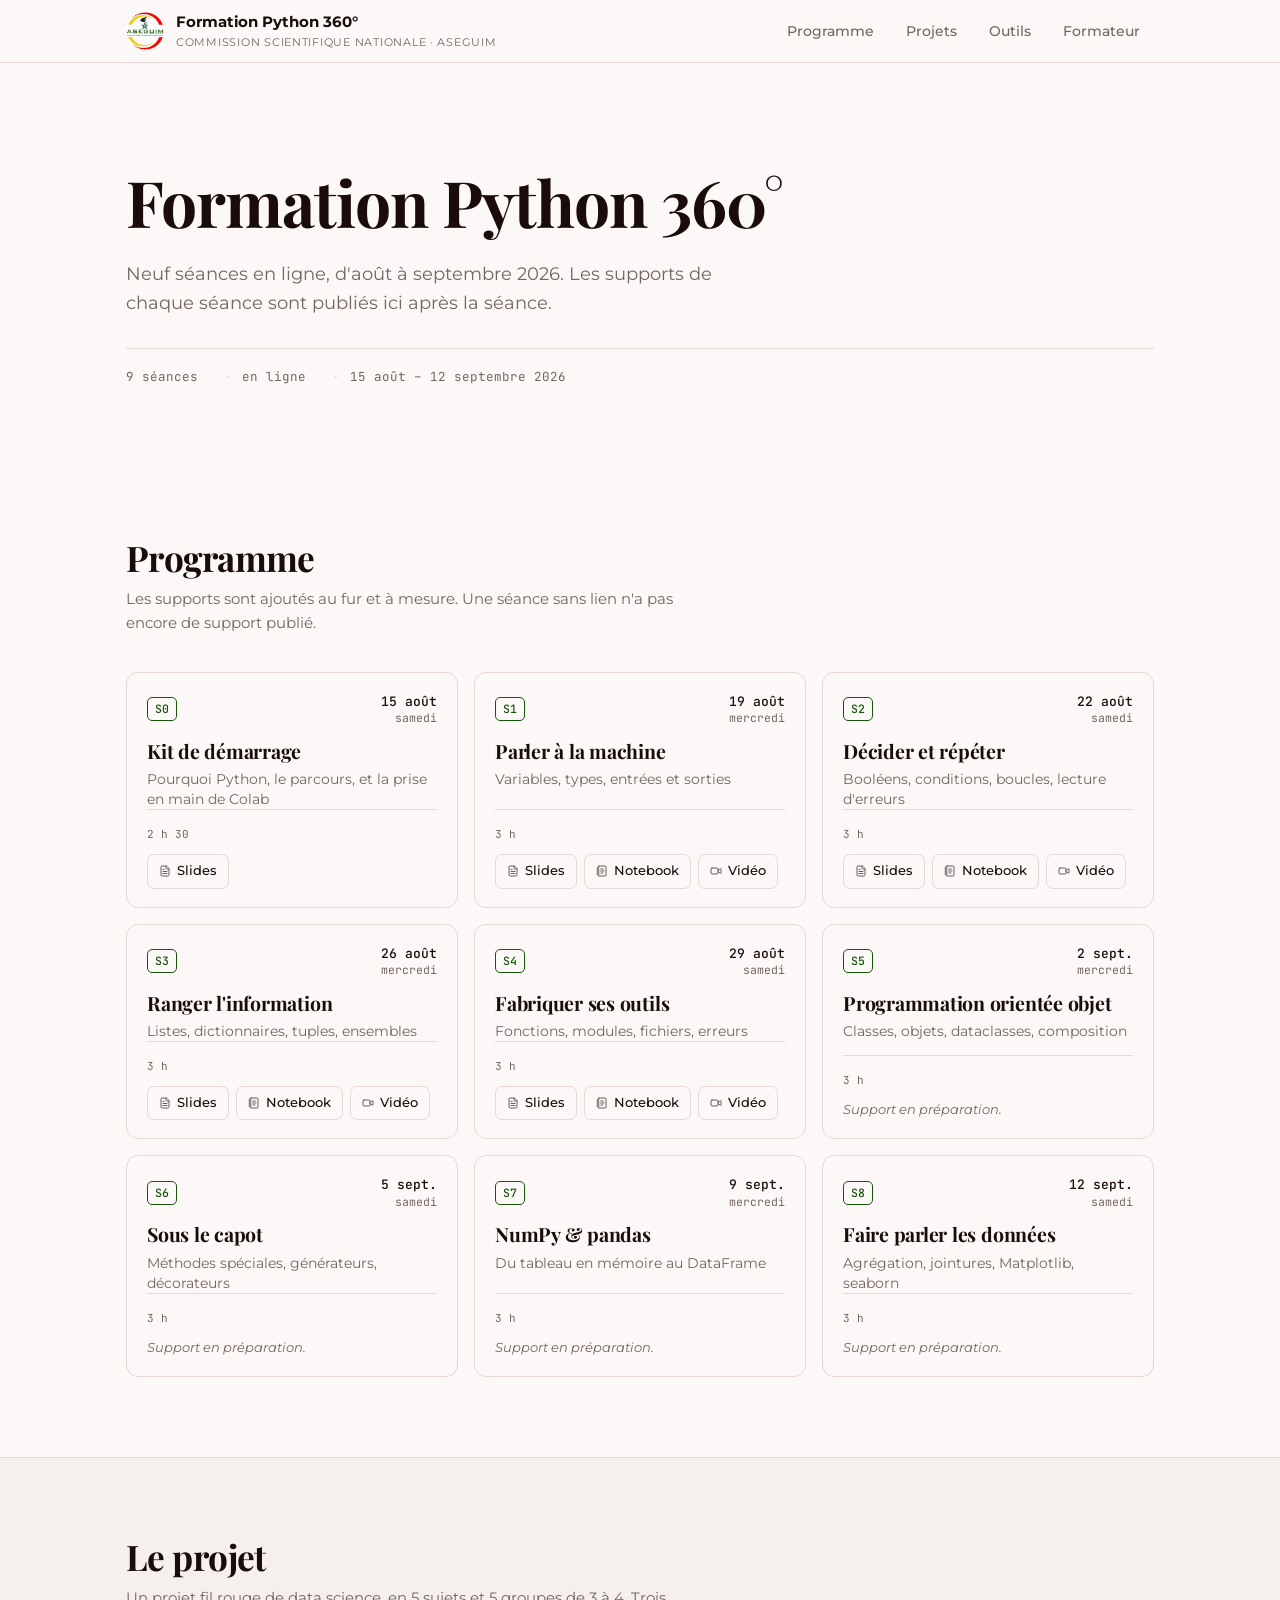
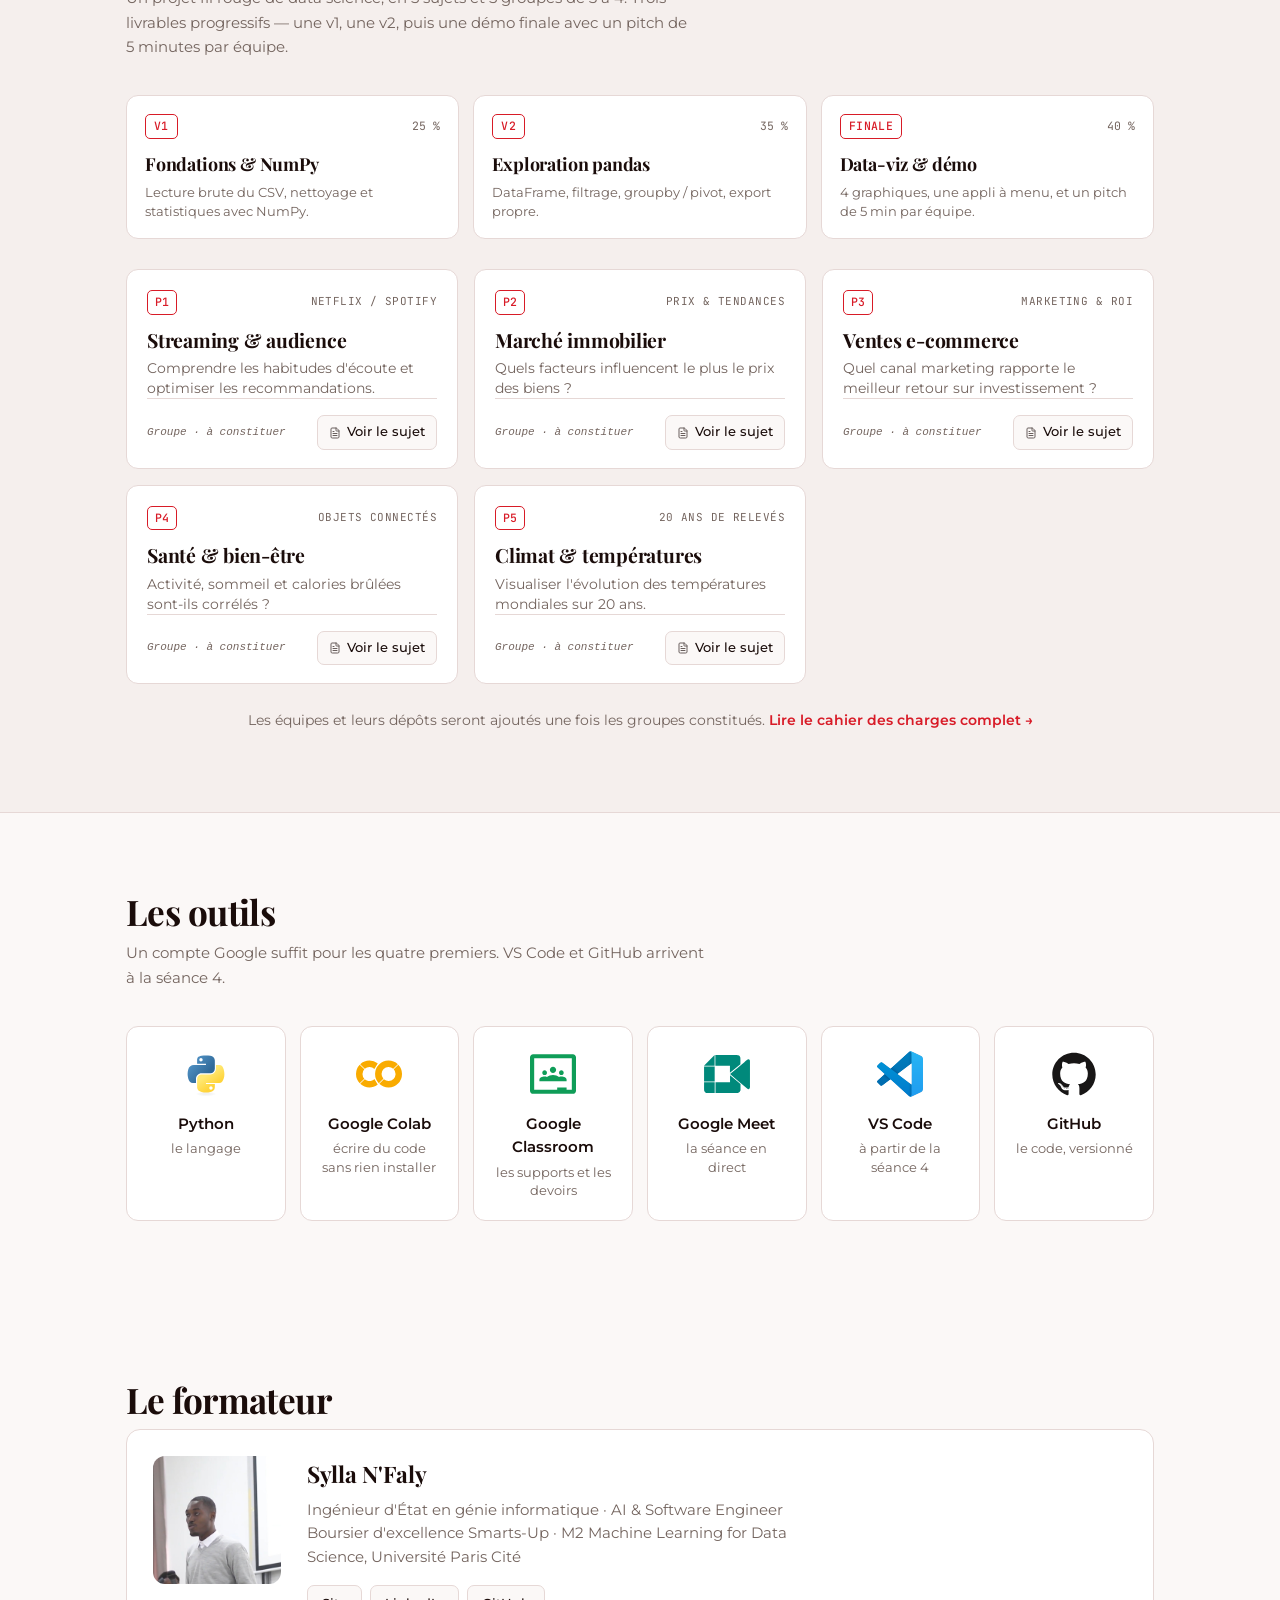
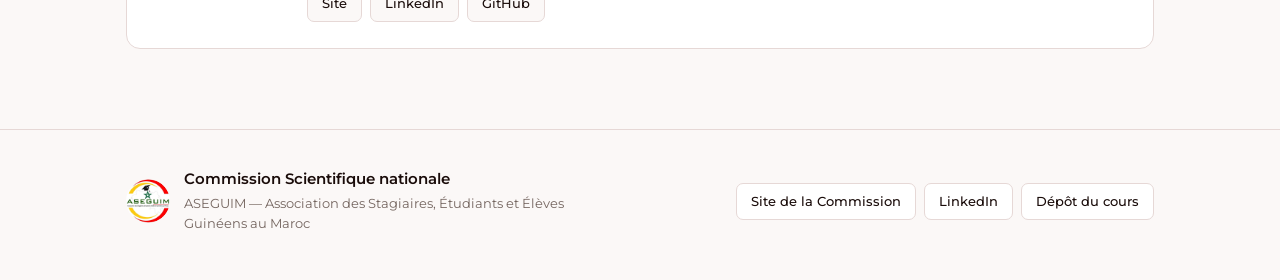
==== commit bcd3f7e4: "feat(portail): section Projets — 5 sujets data science, 3 livrables Ajoute une section « Le projet »" ====
--- a/portail/index.html
+++ b/portail/index.html
@@ -38,6 +38,7 @@
 
     <nav class="nav" id="nav">
       <a href="#programme">Programme</a>
+      <a href="#projets">Projets</a>
       <a href="#outils">Outils</a>
       <a href="#formateur">Formateur</a>
     </nav>
@@ -70,7 +71,28 @@
   </div>
 </section>
 
-<section class="bloc bloc--craie" id="outils">
+<section class="bloc bloc--craie" id="projets">
+  <div class="dedans">
+    <h2>Le projet</h2>
+    <p class="chapeau">
+      Un projet fil rouge de data science, en 5 sujets et 5 groupes de 3&nbsp;à&nbsp;4.
+      Trois livrables progressifs — une v1, une v2, puis une démo finale avec un
+      pitch de 5&nbsp;minutes par équipe.
+    </p>
+
+    <ol class="livrables" id="livrables"></ol>
+
+    <ul class="projets" id="projets-liste"></ul>
+
+    <p class="projets__note">
+      Les équipes et leurs dépôts seront ajoutés une fois les groupes constitués.
+      <a href="https://github.com/8sylla/python-360/blob/main/projets/README.md"
+         target="_blank" rel="noopener">Lire le cahier des charges complet&nbsp;→</a>
+    </p>
+  </div>
+</section>
+
+<section class="bloc" id="outils">
   <div class="dedans">
     <h2>Les outils</h2>
     <p class="chapeau">
--- a/portail/css/style.css
+++ b/portail/css/style.css
@@ -128,61 +128,80 @@
 .bloc { padding: clamp(52px, 7vw, 80px) 0; }
 .bloc--craie { background: var(--craie); border-block: 1px solid var(--trait); }
 
-/* ── le planning ────────────────────────────────────────────────────── */
-.planning { list-style: none; margin: 0; padding: 0; }
+/* ── le planning, en grille ─────────────────────────────────────────── */
+/*  Trois colonnes sur grand écran, deux sur tablette, une sur téléphone.
+    C'est `auto-fill` qui décide : aucune valeur de rupture à maintenir.   */
+.planning {
+  list-style: none; margin: 0; padding: 0;
+  display: grid;
+  grid-template-columns: repeat(auto-fill, minmax(286px, 1fr));
+  gap: 16px;
+}
 
 .seance {
-  display: grid;
-  grid-template-columns: 92px minmax(0, 1fr);
-  gap: 0 26px;
-  padding: 22px 0;
+  display: flex; flex-direction: column;
+  background: var(--blanc);
+  border: 1px solid var(--trait);
+  border-radius: 12px;
+  padding: 20px 20px 18px;
+  transition: border-color .16s, box-shadow .16s;
+}
+.seance:hover {
+  border-color: #D9C8C5;
+  box-shadow: 0 6px 20px rgba(26, 12, 10, .05);
+}
+
+.seance__tete {
+  display: flex; align-items: center; justify-content: space-between;
+  gap: 12px; margin-bottom: 14px;
+}
+.seance__num {
+  font-family: var(--mono); font-size: 11.5px; font-weight: 500;
+  color: var(--rouge); border: 1px solid currentColor;
+  border-radius: 5px; padding: 2px 7px; flex: none;
+}
+.seance__date {
+  font-family: var(--mono); font-size: 11.5px; color: var(--gris);
+  text-align: right; line-height: 1.35;
+}
+.seance__date b { display: block; color: var(--encre); font-weight: 500; font-size: 13px; }
+.seance__jour { text-transform: lowercase; }
+
+.seance__titre {
+  font-family: var(--titre); font-weight: 700; font-size: 1.22rem;
+  margin: 0 0 6px; letter-spacing: -.012em; line-height: 1.2;
+  text-wrap: balance;
+}
+.seance__sous { color: var(--gris); font-size: 13.5px; margin: 0; line-height: 1.5; }
+
+/* le pied de carte est collé en bas : les cartes d'une rangée s'alignent */
+.seance__pied {
+  margin-top: auto; padding-top: 16px;
   border-top: 1px solid var(--trait);
 }
-.planning > .seance:last-child { border-bottom: 1px solid var(--trait); }
-
-.seance__date {
-  font-family: var(--mono); font-size: 12px; color: var(--gris);
-  line-height: 1.45; padding-top: 4px; text-align: right;
-}
-.seance__date b {
-  display: block; font-size: 21px; color: var(--encre); font-weight: 500;
-}
-.seance__jour { text-transform: lowercase; }
-
-.seance__corps { min-width: 0; }
-.seance__tete { display: flex; align-items: baseline; gap: 10px; flex-wrap: wrap; }
-.seance__num {
-  font-family: var(--mono); font-size: 11.5px; color: var(--rouge);
-  border: 1px solid currentColor; border-radius: 4px;
-  padding: 1px 6px; flex: none;
-}
-.seance__titre {
-  font-family: var(--titre); font-weight: 700; font-size: 1.28rem;
-  margin: 0; letter-spacing: -.01em;
-}
-.seance__sous { color: var(--gris); font-size: 14.5px; margin: 4px 0 0; }
-.seance__duree { font-family: var(--mono); font-size: 11.5px; color: var(--gris); }
-
-.seance__liens { display: flex; flex-wrap: wrap; gap: 8px; margin: 14px 0 0; }
+.seance__duree {
+  display: block; font-family: var(--mono); font-size: 11px;
+  color: var(--gris); margin-bottom: 10px;
+}
+.seance__liens { display: flex; flex-wrap: wrap; gap: 7px; }
 .ressource {
-  display: inline-flex; align-items: center; gap: 7px;
-  font-size: 13px; font-weight: 500; text-decoration: none;
-  color: var(--encre); background: var(--blanc);
+  display: inline-flex; align-items: center; gap: 6px;
+  font-size: 12.5px; font-weight: 500; text-decoration: none;
+  color: var(--encre); background: var(--papier);
   border: 1px solid var(--trait); border-radius: 7px;
-  padding: 7px 13px;
+  padding: 6px 11px;
   transition: border-color .15s, color .15s;
 }
 .ressource:hover { border-color: var(--rouge); color: var(--rouge); }
-.ressource svg { width: 13px; height: 13px; flex: none; opacity: .7; }
+.ressource svg { width: 12px; height: 12px; flex: none; opacity: .65; }
 .ressource:hover svg { opacity: 1; }
 
-.seance__attente {
-  margin: 12px 0 0; font-size: 13px; color: var(--gris); font-style: italic;
-}
-
-/* séance déjà passée : un point vert, discret */
+.seance__attente { margin: 0; font-size: 12.5px; color: var(--gris); font-style: italic; }
+
+/* Séance déjà passée : la puce vire au vert. Rien à cliquer — c'est la
+   date qui décide, et elle seule. */
+.seance--passee { background: var(--papier); }
 .seance--passee .seance__num { color: var(--vert); }
-.seance--passee .seance__date b { color: var(--encre); }
 
 /* ── les outils ─────────────────────────────────────────────────────── */
 .outils {
@@ -199,6 +218,82 @@
 .outil img { width: 46px; height: 46px; object-fit: contain; margin: 0 auto 16px; }
 .outil b { display: block; font-size: 14.5px; font-weight: 600; }
 .outil span { display: block; font-size: 12.5px; color: var(--gris); margin-top: 4px; line-height: 1.45; }
+
+/* ── le projet : les trois livrables ────────────────────────────────── */
+.livrables {
+  list-style: none; margin: 0 0 30px; padding: 0;
+  display: grid; grid-template-columns: repeat(auto-fit, minmax(220px, 1fr));
+  gap: 14px;
+}
+.livrable {
+  background: var(--blanc); border: 1px solid var(--trait);
+  border-radius: 12px; padding: 18px 18px 16px;
+  display: flex; flex-direction: column;
+}
+.livrable__tete {
+  display: flex; align-items: center; justify-content: space-between;
+  gap: 10px; margin-bottom: 10px;
+}
+.livrable__tag {
+  font-family: var(--mono); font-size: 11.5px; font-weight: 500;
+  text-transform: uppercase; letter-spacing: .04em;
+  color: var(--rouge); border: 1px solid currentColor;
+  border-radius: 5px; padding: 2px 8px;
+}
+.livrable__poids { font-family: var(--mono); font-size: 11.5px; color: var(--gris); }
+.livrable__titre {
+  font-family: var(--titre); font-weight: 700; font-size: 1.12rem;
+  letter-spacing: -.01em; margin-bottom: 5px;
+}
+.livrable__detail { color: var(--gris); font-size: 13px; line-height: 1.5; }
+
+/* ── le projet : les cinq sujets ────────────────────────────────────── */
+.projets {
+  list-style: none; margin: 0; padding: 0;
+  display: grid; grid-template-columns: repeat(auto-fill, minmax(286px, 1fr));
+  gap: 16px;
+}
+.projet {
+  display: flex; flex-direction: column;
+  background: var(--blanc); border: 1px solid var(--trait);
+  border-radius: 12px; padding: 20px 20px 18px;
+  transition: border-color .16s, box-shadow .16s;
+}
+.projet:hover {
+  border-color: #D9C8C5;
+  box-shadow: 0 6px 20px rgba(26, 12, 10, .05);
+}
+.projet__tete {
+  display: flex; align-items: center; justify-content: space-between;
+  gap: 12px; margin-bottom: 14px;
+}
+.projet__num {
+  font-family: var(--mono); font-size: 11.5px; font-weight: 500;
+  color: var(--rouge); border: 1px solid currentColor;
+  border-radius: 5px; padding: 2px 7px; flex: none;
+}
+.projet__domaine {
+  font-family: var(--mono); font-size: 11px; color: var(--gris);
+  text-align: right; text-transform: uppercase; letter-spacing: .04em;
+}
+.projet__titre {
+  font-family: var(--titre); font-weight: 700; font-size: 1.22rem;
+  margin: 0 0 6px; letter-spacing: -.012em; line-height: 1.2; text-wrap: balance;
+}
+.projet__pb { color: var(--gris); font-size: 13.5px; margin: 0; line-height: 1.5; }
+.projet__pied {
+  margin-top: auto; padding-top: 16px; border-top: 1px solid var(--trait);
+  display: flex; align-items: center; justify-content: space-between;
+  gap: 10px; flex-wrap: wrap;
+}
+.projet__groupe {
+  font-family: var(--mono); font-size: 11px; color: var(--gris); font-style: italic;
+}
+.projets__note {
+  margin: 26px 0 0; font-size: 13.5px; color: var(--gris); text-align: center;
+}
+.projets__note a { font-weight: 600; text-decoration: none; white-space: nowrap; }
+.projets__note a:hover { text-decoration: underline; }
 
 /* ── le formateur ───────────────────────────────────────────────────── */
 .carte-perso {
